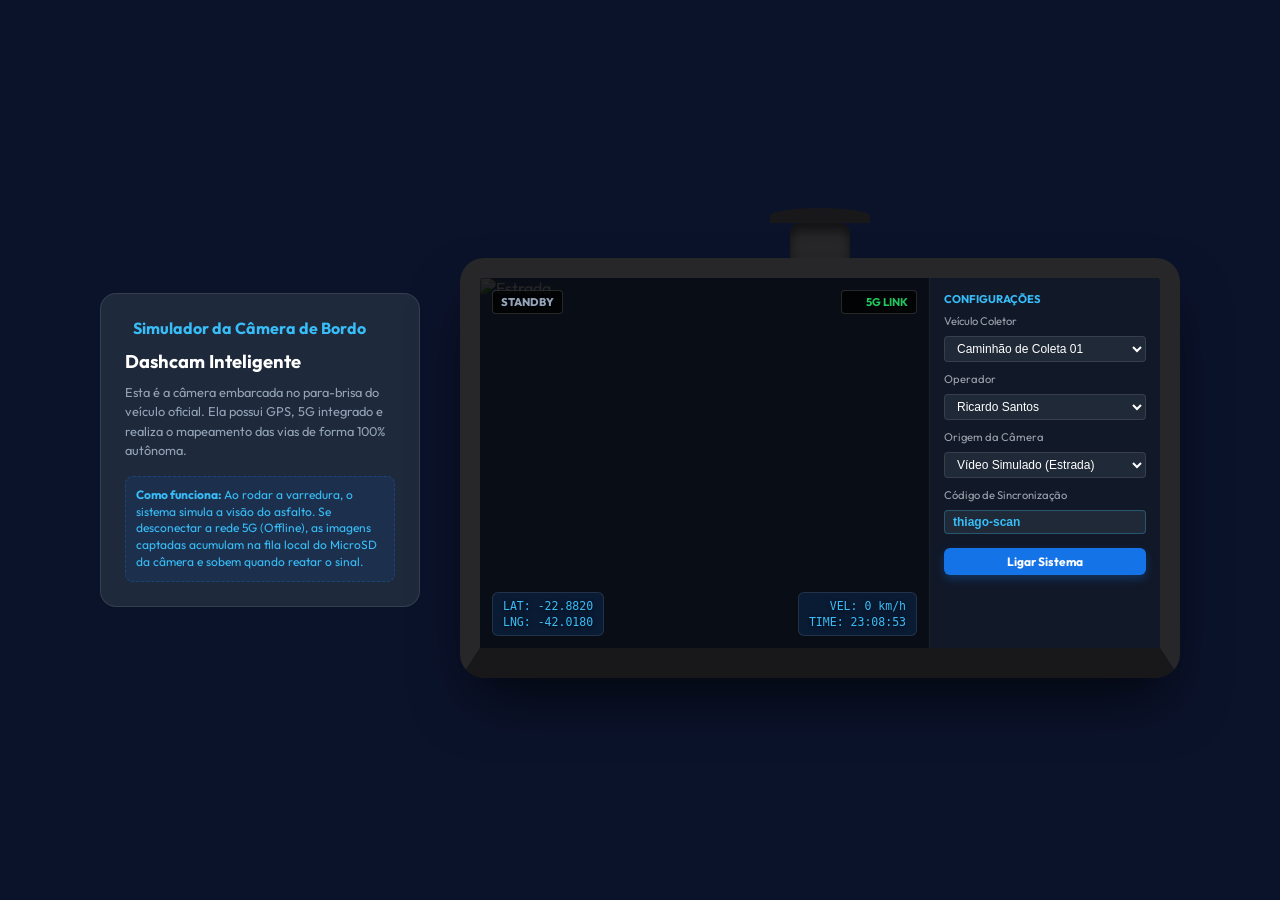
==== mobile.html @ aa93baf2 "Add files via upload" ====
<!DOCTYPE html>
<html lang="pt-BR">
<head>
  <meta charset="UTF-8">
  <meta name="viewport" content="width=device-width, initial-scale=1.0">
  <title>CidadeScan AI - Câmera de Bordo Inteligente (Dashcam)</title>
  
  <!-- CSS Global -->
  <link rel="stylesheet" href="app.css">
  
  <!-- Fontes Google Outfit / Inter -->
  <link rel="preconnect" href="https://fonts.googleapis.com">
  <link rel="preconnect" href="https://fonts.gstatic.com" crossorigin>
  
  <!-- Lucide Icons -->
  <script src="https://unpkg.com/lucide@latest"></script>

  <style>
    body {
      background-color: #0B132B;
      color: #F8FAFC;
      display: flex;
      justify-content: center;
      align-items: center;
      min-height: 100vh;
      margin: 0;
      padding: 20px;
      font-family: 'Outfit', sans-serif;
    }
    
    .simulation-helper-panel {
      max-width: 320px;
      margin-right: 40px;
      background-color: #1E293B;
      padding: 24px;
      border-radius: 16px;
      border: 1px solid rgba(255,255,255,0.1);
    }
    
    /* Moldura da Câmera de Bordo (Dashcam Widescreen) */
    .dashcam-device-container {
      display: flex;
      flex-direction: column;
      align-items: center;
      position: relative;
    }

    /* Suporte de ventosa da câmera */
    .dashcam-mount {
      width: 60px;
      height: 40px;
      background-color: #27272a;
      border-radius: 10px 10px 0 0;
      position: relative;
      margin-bottom: -5px;
      box-shadow: inset 0 8px 10px rgba(0,0,0,0.5);
    }
    
    .dashcam-mount::after {
      content: '';
      position: absolute;
      top: -15px;
      left: 50%;
      transform: translateX(-50%);
      width: 100px;
      height: 15px;
      background-color: #18181b;
      border-radius: 50% 50% 0 0;
    }

    .dashcam-frame {
      width: 720px;
      height: 420px;
      border: 20px solid #27272a;
      border-bottom: 30px solid #18181b; /* Espaço para LEDs e botões físicos */
      border-radius: 24px;
      background-color: #09090b;
      box-shadow: 0 30px 60px -15px rgba(0, 0, 0, 0.7);
      position: relative;
      overflow: hidden;
      display: flex;
      flex-direction: column;
    }

    /* LEDs Indicadores de Hardware */
    .dashcam-leds {
      position: absolute;
      bottom: -22px;
      left: 30px;
      display: flex;
      gap: 16px;
      z-index: 100;
    }

    .led-item {
      display: flex;
      align-items: center;
      gap: 6px;
      font-size: 0.65rem;
      font-weight: 700;
      color: #a1a1aa;
    }

    .led-dot {
      width: 8px;
      height: 8px;
      border-radius: 50%;
      background-color: #3f3f46;
    }

    .led-dot.active-green {
      background-color: #22c55e;
      box-shadow: 0 0 8px #22c55e;
    }

    .led-dot.active-blue {
      background-color: #38bdf8;
      box-shadow: 0 0 8px #38bdf8;
    }

    .led-dot.active-red-flash {
      background-color: #ef4444;
      animation: flashLed 1s infinite alternate;
    }

    @keyframes flashLed {
      from { opacity: 0.2; box-shadow: 0 0 0px #ef4444; }
      to { opacity: 1; box-shadow: 0 0 8px #ef4444; }
    }

    /* Marca gravada na carcaça */
    .dashcam-brand {
      position: absolute;
      bottom: -25px;
      right: 30px;
      font-size: 0.75rem;
      font-weight: 800;
      color: #52525b;
      letter-spacing: 1px;
    }

    /* Layout da tela interna */
    .dashcam-screen {
      flex: 1;
      display: flex;
      overflow: hidden;
      background-color: #090d16;
    }

    /* Viewfinder da Câmera (Esquerda) */
    .dashcam-viewfinder {
      flex: 1;
      height: 100%;
      position: relative;
      overflow: hidden;
      border-right: 1px solid rgba(255,255,255,0.08);
    }

    .dashcam-viewfinder img {
      width: 100%;
      height: 100%;
      object-fit: cover;
      transition: filter 0.3s;
    }

    /* Barra de Controle Lateral (Direita) */
    .dashcam-control-sidebar {
      width: 230px;
      background-color: #111827;
      display: flex;
      flex-direction: column;
      padding: 14px;
      box-sizing: border-box;
      gap: 12px;
    }

    /* Overlay do Viewfinder */
    .viewfinder-hud {
      position: absolute;
      top: 0;
      left: 0;
      width: 100%;
      height: 100%;
      pointer-events: none;
      z-index: 10;
      display: flex;
      flex-direction: column;
      justify-content: space-between;
      padding: 12px;
      box-sizing: border-box;
    }

    .hud-top-row {
      display: flex;
      justify-content: space-between;
      align-items: center;
      width: 100%;
    }

    .hud-rec-badge {
      background-color: rgba(0, 0, 0, 0.75);
      border: 1px solid rgba(255,255,255,0.15);
      padding: 4px 8px;
      border-radius: 4px;
      font-size: 0.7rem;
      font-weight: 800;
      display: flex;
      align-items: center;
      gap: 6px;
      color: #94a3b8;
    }

    .hud-rec-badge.recording {
      color: #ef4444;
    }

    .hud-rec-badge.recording .rec-dot {
      width: 8px;
      height: 8px;
      background-color: #ef4444;
      border-radius: 50%;
      animation: flashLed 1s infinite alternate;
    }

    .hud-bottom-row {
      display: flex;
      justify-content: space-between;
      align-items: flex-end;
      width: 100%;
      font-family: monospace;
      font-size: 0.72rem;
      color: #38bdf8;
      text-shadow: 0 1px 4px rgba(0,0,0,0.8);
    }

    .hud-telemetry-box {
      background-color: rgba(11, 31, 58, 0.85);
      padding: 6px 10px;
      border-radius: 6px;
      border: 1px solid rgba(255,255,255,0.1);
      display: flex;
      flex-direction: column;
      gap: 2px;
    }

    .dashcam-action-btn {
      width: 100%;
      padding: 10px;
      border-radius: 6px;
      border: none;
      font-family: 'Outfit', sans-serif;
      font-weight: 700;
      font-size: 0.82rem;
      cursor: pointer;
      display: flex;
      align-items: center;
      justify-content: center;
      gap: 8px;
      transition: all 0.2s;
    }

    .btn-dashcam-primary {
      background-color: #1473e6;
      color: white;
      box-shadow: 0 4px 10px rgba(20, 115, 230, 0.3);
    }

    .btn-dashcam-primary.recording {
      background-color: #ef4444;
      box-shadow: 0 4px 10px rgba(239, 68, 68, 0.3);
      animation: pulseBtn 1.5s infinite;
    }

    @keyframes pulseBtn {
      0% { transform: scale(1); }
      50% { transform: scale(1.02); }
      100% { transform: scale(1); }
    }

    .btn-dashcam-secondary {
      background-color: #1f2937;
      color: #e5e7eb;
      border: 1px solid rgba(255,255,255,0.08);
    }

    .btn-dashcam-secondary:hover {
      background-color: #374151;
    }

    .btn-dashcam-secondary:disabled {
      opacity: 0.4;
      cursor: not-allowed;
    }

    @media (max-width: 1100px) {
      body {
        flex-direction: column;
        padding-top: 40px;
      }
      .simulation-helper-panel {
        margin-right: 0;
        margin-bottom: 20px;
        max-width: 100%;
        width: 100%;
      }
    }
    @keyframes spin {
      to { transform: rotate(360deg); }
    }
  </style>
</head>
<body>

  <!-- Painel Auxiliar de Simulação à Esquerda -->
  <div class="simulation-helper-panel">
    <div style="display:flex; align-items:center; gap:8px; color:#38BDF8; font-weight:700; margin-bottom:12px;">
      <i data-lucide="video"></i>
      <span>Simulador da Câmera de Bordo</span>
    </div>
    <h3 style="font-size:1.15rem; font-weight:700; margin-bottom:10px; color:white;">Dashcam Inteligente</h3>
    <p style="font-size:0.8rem; color:#94A3B8; line-height:1.5; margin-bottom:16px;">
      Esta é a câmera embarcada no para-brisa do veículo oficial. Ela possui GPS, 5G integrado e realiza o mapeamento das vias de forma 100% autônoma.
    </p>
    <div style="font-size:0.75rem; background-color:rgba(20,115,230,0.1); border:1px dashed rgba(20,115,230,0.3); padding:10px; border-radius:8px; color:#38BDF8; line-height:1.4;">
      <strong>Como funciona:</strong> Ao rodar a varredura, o sistema simula a visão do asfalto. Se desconectar a rede 5G (Offline), as imagens captadas acumulam na fila local do MicroSD da câmera e sobem quando reatar o sinal.
    </div>
  </div>

  <!-- Dispositivo Dashcam -->
  <div class="dashcam-device-container">
    <!-- Suporte de ventosa -->
    <div class="dashcam-mount"></div>

    <div class="dashcam-frame">
      
      <!-- LEDs Indicadores Físicos -->
      <div class="dashcam-leds">
        <div class="led-item">
          <div class="led-dot active-green" id="led-pwr"></div> PWR
        </div>
        <div class="led-item">
          <div class="led-dot active-blue" id="led-gps"></div> GPS
        </div>
        <div class="led-item">
          <div class="led-dot" id="led-rec"></div> REC
        </div>
      </div>

      <!-- Logomarca -->
      <div class="dashcam-brand">CidadeScan v1.4</div>

      <!-- Tela Interna da Câmera -->
      <div class="dashcam-screen">
        
        <!-- Viewfinder (Imagem da Via) -->
        <div class="dashcam-viewfinder" id="dashcam-viewport" style="position:relative;">
          <img id="cam-preview-img" src="https://images.unsplash.com/photo-1544984243-ec57ea16fe25?w=600&auto=format&fit=crop&q=60" alt="Estrada" style="filter: brightness(0.15); width: 100%; height: 100%; object-fit: cover; display: block;">
          <video id="webcam-stream" autoplay playsinline style="display: none; width: 100%; height: 100%; object-fit: cover; filter: brightness(0.85); transform: scaleX(-1);"></video>
          <!-- Container para Bounding Boxes da Webcam Real -->
          <div id="webcam-bbox-container" style="position: absolute; top:0; left:0; width:100%; height:100%; pointer-events:none; z-index:5;"></div>
          <!-- Overlay de Carregamento da IA -->
          <div id="tf-loading-overlay" style="position: absolute; top:0; left:0; width:100%; height:100%; background: rgba(15,23,42,0.85); display:none; align-items:center; justify-content:center; flex-direction:column; gap:10px; z-index:15;">
            <div style="width:28px; height:28px; border:3px solid #38bdf8; border-top-color:transparent; border-radius:50%; animation: spin 1s linear infinite;"></div>
            <span style="font-size:0.75rem; color:#e2e8f0; font-weight:600;" id="tf-loading-text">Carregando Rede Neural COCO-SSD...</span>
          </div>

          <!-- HUD do Viewfinder -->
          <div class="viewfinder-hud">
            <div class="hud-top-row">
              <div class="hud-rec-badge" id="hud-rec-state">
                <div class="rec-dot" style="display:none;"></div>
                <span id="hud-rec-text">STANDBY</span>
              </div>
              <div style="display:flex; gap:8px; align-items:center; background-color:rgba(0,0,0,0.75); border:1px solid rgba(255,255,255,0.15); padding:4px 8px; border-radius:4px; font-size:0.7rem; font-weight:700;">
                <span id="hud-wifi-icon" style="color:#22C55E; display:flex; align-items:center; gap:4px;">
                  <i data-lucide="wifi" style="width:12px;height:12px;"></i> 5G LINK
                </span>
              </div>
            </div>

            <!-- Caixa de Bounding Box de Detecção de IA na Dashcam -->
            <div class="ai-bounding-box-sim" id="cam-detection-overlay" style="display:none; width:110px; height:80px; top:40%; left:35%;">
              <span class="ai-bounding-box-label" style="font-size:0.6rem; top:-20px;">BURACO (95%)</span>
            </div>

            <div class="hud-bottom-row">
              <div class="hud-telemetry-box">
                <span id="hud-lat">LAT: -22.8820</span>
                <span id="hud-lng">LNG: -42.0180</span>
              </div>
              <div class="hud-telemetry-box" style="text-align:right;">
                <span id="hud-speed">VEL: 0 km/h</span>
                <span id="hud-time">TIME: 00:00:00</span>
              </div>
            </div>
          </div>
        </div>

        <!-- Barra de Controle Lateral (Painel de Monitoramento) -->
        <div class="dashcam-control-sidebar">
          
          <!-- Seletor do Veículo e Motorista -->
          <div id="setup-panel" style="display:flex; flex-direction:column; gap:8px;">
            <div style="font-size:0.7rem; font-weight:700; color:#38bdf8; text-transform:uppercase;">Configurações</div>
            
            <div style="font-size:0.7rem; color:#9ca3af;">Veículo Coletor</div>
            <select id="cam-select-vehicle" style="background:#1f2937; color:white; border:1px solid rgba(255,255,255,0.1); border-radius:4px; padding:4px 8px; font-size:0.75rem; width:100%; outline:none;">
              <option value="1">Caminhão de Coleta 01</option>
              <option value="2">Caminhão de Coleta 02</option>
              <option value="3">Viatura Fiscalização 05</option>
            </select>

            <div style="font-size:0.7rem; color:#9ca3af; margin-top:2px;">Operador</div>
            <select id="cam-select-operator" style="background:#1f2937; color:white; border:1px solid rgba(255,255,255,0.1); border-radius:4px; padding:4px 8px; font-size:0.75rem; width:100%; outline:none;">
              <option value="Ricardo Santos">Ricardo Santos</option>
              <option value="Amanda Costa">Amanda Costa</option>
            </select>

            <div style="font-size:0.7rem; color:#9ca3af; margin-top:2px;">Origem da Câmera</div>
            <select id="cam-select-source" style="background:#1f2937; color:white; border:1px solid rgba(255,255,255,0.1); border-radius:4px; padding:4px 8px; font-size:0.75rem; width:100%; outline:none;">
              <option value="simulation">Vídeo Simulado (Estrada)</option>
              <option value="webcam">Webcam Real (Notebook)</option>
            </select>

            <div style="font-size:0.7rem; color:#9ca3af; margin-top:2px;">Código de Sincronização</div>
            <input type="text" id="cam-sync-code" value="thiago-scan" style="background:#1f2937; color:#38bdf8; border:1px solid rgba(56, 189, 248, 0.3); border-radius:4px; padding:4px 8px; font-size:0.75rem; width:100%; outline:none; font-weight:700; text-transform:lowercase;" placeholder="ex: thiago-scan">

            <button class="dashcam-action-btn btn-dashcam-primary" id="btn-cam-mount" style="padding:6px; font-size:0.75rem; margin-top:6px;">
              Ligar Sistema
            </button>
          </div>

          <!-- Painel Ativo de Status (Oculto inicialmente) -->
          <div id="status-panel" style="display:none; flex-direction:column; gap:8px; flex:1;">
            
            <div style="background-color:rgba(255,255,255,0.03); padding:8px; border-radius:6px; font-size:0.75rem; border:1px solid rgba(255,255,255,0.05);">
              <div><strong>Veículo:</strong> <span id="active-vehicle-label" style="color:#38bdf8;">CAM-01</span></div>
              <div style="margin-top:2px;"><strong>Operador:</strong> <span id="active-operator-label">Ricardo</span></div>
            </div>

            <!-- Botão Principal de Gravação -->
            <button class="dashcam-action-btn btn-dashcam-primary" id="btn-cam-record">
              <i data-lucide="video"></i> INICIAR VARREDURA
            </button>

            <div style="display:grid; grid-template-columns:1fr 1fr; gap:6px;">
              <button class="dashcam-action-btn btn-dashcam-secondary" id="btn-cam-photo" disabled style="padding:6px; font-size:0.7rem;">
                <i data-lucide="camera" style="width:12px;"></i> Foto Manual
              </button>
              <button class="dashcam-action-btn btn-dashcam-secondary" id="btn-cam-conn" style="padding:6px; font-size:0.7rem; color:#22c55e;">
                <i data-lucide="wifi" style="width:12px;"></i> 5G ON
              </button>
            </div>

            <!-- Fila de Upload Local -->
            <div style="flex:1; display:flex; flex-direction:column; overflow:hidden; border:1px solid rgba(255,255,255,0.05); background:rgba(0,0,0,0.15); border-radius:6px; padding:6px; margin-top:4px;">
              <div style="font-size:0.65rem; font-weight:700; color:#9ca3af; display:flex; justify-content:space-between; margin-bottom:4px; padding-bottom:2px; border-bottom:1px solid rgba(255,255,255,0.08);">
                <span>Fila SD Card</span>
                <span id="cam-sync-status" style="color:#22c55e;">Sync ok</span>
              </div>
              <ul id="cam-sync-list" style="list-style:none; padding:0; margin:0; overflow-y:auto; flex:1; font-size:0.62rem; color:#9ca3af; display:flex; flex-direction:column; gap:4px;">
                <li style="font-style:italic;">Nenhum arquivo pendente.</li>
              </ul>
            </div>

            <button class="btn btn-danger" id="btn-cam-unmount" style="padding:4px; font-size:0.72rem; margin-top:auto;">
              Desligar Aparelho
            </button>

          </div>

        </div>

      </div>

    </div>
  </div>

  <script src="mockData.js"></script>
  <!-- TensorFlow.js e COCO-SSD para Inteligência Artificial de Visão Computacional Real -->
  <script src="https://cdn.jsdelivr.net/npm/@tensorflow/tfjs@4.17.0/dist/tf.min.js"></script>
  <script src="https://cdn.jsdelivr.net/npm/@tensorflow-models/coco-ssd@2.2.3/dist/coco-ssd.min.js"></script>
  <script>
    document.addEventListener('DOMContentLoaded', () => {
      // --- ESTADO LOCAL CAMERA ---
      const camState = {
        isSystemOn: false,
        driver: 'Ricardo Santos',
        vehicleId: 1,
        vehicleName: 'Caminhão de Coleta 01',
        isOnline: true,
        isScanning: false,
        duration: 0,
        distance: 0,
        filesCount: 0,
        intervalId: null,
        offlineQueue: []
      };

      // Atualiza o relógio do HUD com segundos
      setInterval(() => {
        const d = new Date();
        const timeStr = `TIME: ${String(d.getHours()).padStart(2, '0')}:${String(d.getMinutes()).padStart(2, '0')}:${String(d.getSeconds()).padStart(2, '0')}`;
        document.getElementById('hud-time').innerText = timeStr;
      }, 1000);

      let localWebcamStream = null;
      let cocoModel = null;
      let cocoRequestFrameId = null;

      // Botão Ligar Sistema
      const btnMount = document.getElementById('btn-cam-mount');
      btnMount.addEventListener('click', () => {
        camState.isSystemOn = true;
        camState.driver = document.getElementById('cam-select-operator').value;
        const selectVeh = document.getElementById('cam-select-vehicle');
        camState.vehicleId = parseInt(selectVeh.value);
        camState.vehicleName = selectVeh.options[selectVeh.selectedIndex].text;

        document.getElementById('active-vehicle-label').innerText = camState.vehicleId === 1 ? 'CAM-01' : (camState.vehicleId === 2 ? 'CAM-02' : 'FIS-05');
        document.getElementById('active-operator-label').innerText = camState.driver.split(' ')[0];

        document.getElementById('setup-panel').style.display = 'none';
        document.getElementById('status-panel').style.display = 'flex';
        
        const camSource = document.getElementById('cam-select-source').value;
        const previewImg = document.getElementById('cam-preview-img');
        const videoEl = document.getElementById('webcam-stream');

        if (camSource === 'webcam') {
          const loadingOverlay = document.getElementById('tf-loading-overlay');
          loadingOverlay.style.display = 'flex';
          
          const loadModelAndStart = () => {
            navigator.mediaDevices.getUserMedia({ video: { facingMode: "environment", width: 1280, height: 720 } })
              .then(stream => {
                localWebcamStream = stream;
                videoEl.srcObject = stream;
                videoEl.style.display = 'block';
                previewImg.style.display = 'none';
                loadingOverlay.style.display = 'none';
                
                showToast('Webcam ligada e Rede Neural carregada!', 'success');
                if (window.lucide) window.lucide.createIcons();
                
                // Inicializa o streaming de vídeo via WebRTC para a central
                setTimeout(initWebRTCPeer, 1500);
              })
              .catch(err => {
                console.error(err);
                loadingOverlay.style.display = 'none';
                showToast('Sem acesso à webcam. Usando simulação por imagem.', 'warning');
                videoEl.style.display = 'none';
                previewImg.style.display = 'block';
                previewImg.style.filter = 'brightness(1)';
              });
          };

          if (!cocoModel) {
            cocoSsd.load()
              .then(model => {
                cocoModel = model;
                loadModelAndStart();
              })
              .catch(err => {
                console.error(err);
                loadingOverlay.style.display = 'none';
                showToast('Erro ao carregar o TensorFlow COCO-SSD.', 'danger');
                videoEl.style.display = 'none';
                previewImg.style.display = 'block';
                previewImg.style.filter = 'brightness(1)';
              });
          } else {
            loadModelAndStart();
          }
        } else {
          videoEl.style.display = 'none';
          previewImg.style.display = 'block';
          previewImg.style.filter = 'brightness(1)';
          showToast('CidadeScan OS: Carregando rede neural local...', 'success');
        }
      });

      // Botão Desligar Aparelho
      document.getElementById('btn-cam-unmount').addEventListener('click', () => {
        stopScanning();
        camState.isSystemOn = false;
        
        if (localWebcamStream) {
          localWebcamStream.getTracks().forEach(track => track.stop());
          localWebcamStream = null;
        }

        const previewImg = document.getElementById('cam-preview-img');
        const videoEl = document.getElementById('webcam-stream');
        videoEl.style.display = 'none';
        previewImg.style.display = 'block';
        previewImg.style.filter = 'brightness(0.15)';
        
        // Limpa bboxes
        document.getElementById('webcam-bbox-container').innerHTML = '';

        document.getElementById('setup-panel').style.display = 'flex';
        document.getElementById('status-panel').style.display = 'none';
      });

      // Controle de Gravação / Varredura
      const recordBtn = document.getElementById('btn-cam-record');
      recordBtn.addEventListener('click', () => {
        if (!camState.isScanning) {
          startScanning();
        } else {
          stopScanning();
        }
      });

      // Simulação de Conectividade 5G
      const connBtn = document.getElementById('btn-cam-conn');
      connBtn.addEventListener('click', () => {
        camState.isOnline = !camState.isOnline;
        const wifiIcon = document.getElementById('hud-wifi-icon');
        const syncStatus = document.getElementById('cam-sync-status');
        const ledGps = document.getElementById('led-gps');

        if (camState.isOnline) {
          connBtn.innerHTML = '<i data-lucide="wifi" style="width:12px;"></i> 5G ON';
          connBtn.style.color = '#22c55e';
          wifiIcon.innerHTML = '<i data-lucide="wifi" style="width:12px;height:12px;"></i> 5G LINK';
          wifiIcon.style.color = '#22C55E';
          ledGps.className = 'led-dot active-blue';
          
          processOfflineQueue();
        } else {
          connBtn.innerHTML = '<i data-lucide="wifi-off" style="width:12px;"></i> 5G OFF';
          connBtn.style.color = '#ef4444';
          wifiIcon.innerHTML = '<i data-lucide="wifi-off" style="width:12px;height:12px;"></i> OFFLINE';
          wifiIcon.style.color = '#EF4444';
          ledGps.className = 'led-dot'; // apaga led de sinal
          
          syncStatus.innerText = 'Pendente';
          syncStatus.style.color = '#f59e0b';
        }
        
        if (window.lucide) window.lucide.createIcons();
      });

      // Foto Manual
      document.getElementById('btn-cam-photo').addEventListener('click', () => {
        if (!camState.isScanning) return;
        
        camState.filesCount++;
        playBeep();

        const detection = {
          category: 'Pavimentação',
          subcategory: 'Buraco na via',
          severity: 'Alta',
          img: 'https://images.unsplash.com/photo-1515162305285-0293e4767cc2?w=600&auto=format&fit=crop&q=60',
          lat: -22.9660 + (Math.random() - 0.5) * 0.015,
          lng: -42.0230 + (Math.random() - 0.5) * 0.015
        };

        if (camState.isOnline) {
          sendOccurrenceToCentralDB(detection, 'Foto Manual Dashcam');
          showSyncList();
        } else {
          camState.offlineQueue.push(detection);
          showSyncList();
        }
      });

      function startScanning() {
        camState.isScanning = true;
        recordBtn.classList.add('recording');
        recordBtn.innerHTML = '<i data-lucide="square"></i> PARAR VARREDURA';
        
        document.getElementById('hud-rec-state').classList.add('recording');
        document.getElementById('hud-rec-state').querySelector('.rec-dot').style.display = 'block';
        document.getElementById('hud-rec-text').innerText = 'REC [AI ACTIVE]';
        document.getElementById('led-rec').className = 'led-dot active-red-flash';

        // Libera botão de foto manual
        document.getElementById('btn-cam-photo').disabled = false;

        const camSource = document.getElementById('cam-select-source').value;
        
        if (camSource === 'webcam' && cocoModel) {
          cocoRequestFrameId = requestAnimationFrame(runCocoDetection);
        }

        camState.intervalId = setInterval(() => {
          camState.duration++;
          camState.distance += parseFloat((0.009 + Math.random() * 0.005).toFixed(3));
          
          // Telemetria no HUD
          const nextLat = -22.9660 + (Math.random() - 0.5) * 0.006;
          const nextLng = -42.0230 + (Math.random() - 0.5) * 0.006;
          document.getElementById('hud-lat').innerText = `LAT: ${nextLat.toFixed(5)}`;
          document.getElementById('hud-lng').innerText = `LNG: ${nextLng.toFixed(5)}`;
          
          if (camSource === 'webcam') {
            document.getElementById('hud-speed').innerText = `VEL: ${Math.floor(20 + Math.random() * 10)} km/h`;
          } else {
            document.getElementById('hud-speed').innerText = `VEL: ${Math.floor(25 + Math.random() * 15)} km/h`;
            // Varredura de IA automática (apenas no modo simulado)
            if (camState.duration % 15 === 0) {
              triggerDashcamAIDetection();
            }
          }
        }, 1000);
        
        if (window.lucide) window.lucide.createIcons();
      }

      function stopScanning() {
        camState.isScanning = false;
        recordBtn.classList.remove('recording');
        recordBtn.innerHTML = '<i data-lucide="video"></i> INICIAR VARREDURA';
        
        document.getElementById('hud-rec-state').classList.remove('recording');
        document.getElementById('hud-rec-state').querySelector('.rec-dot').style.display = 'none';
        document.getElementById('hud-rec-text').innerText = 'STANDBY';
        document.getElementById('led-rec').className = 'led-dot';
        document.getElementById('hud-speed').innerText = 'VEL: 0 km/h';

        document.getElementById('btn-cam-photo').disabled = true;

        if (cocoRequestFrameId) {
          cancelAnimationFrame(cocoRequestFrameId);
          cocoRequestFrameId = null;
        }

        // Limpa bboxes
        const container = document.getElementById('webcam-bbox-container');
        if (container) container.innerHTML = '';

        if (camState.intervalId) {
          clearInterval(camState.intervalId);
          camState.intervalId = null;
        }
        
        if (window.lucide) window.lucide.createIcons();
      }

      // --- INTELIGÊNCIA ARTIFICIAL E PROCESSADOR HEURÍSTICO EM TEMPO REAL ---
      function runCocoDetection() {
        if (!camState.isScanning || !localWebcamStream) {
          const container = document.getElementById('webcam-bbox-container');
          if (container) container.innerHTML = '';
          return;
        }

        const videoEl = document.getElementById('webcam-stream');
        if (videoEl && videoEl.readyState === 4) {
          // 1. Detecção via Rede Neural (Veículos, Sinalização, Pessoas)
          cocoModel.detect(videoEl)
            .then(predictions => {
              renderCocoPredictions(predictions);
              processTrafficAIObjects(predictions);
              
              // 2. Análise Heurística Pixel-a-Pixel (Buracos de Asfalto, Lixo e Mato Alto)
              runHeuristicDetection(videoEl);

              if (camState.isScanning) {
                cocoRequestFrameId = requestAnimationFrame(runCocoDetection);
              }
            })
            .catch(err => {
              console.error(err);
              // Fallback executando apenas detecção heurística se a rede neural engasgar
              runHeuristicDetection(videoEl);
              if (camState.isScanning) {
                cocoRequestFrameId = requestAnimationFrame(runCocoDetection);
              }
            });
        } else {
          if (camState.isScanning) {
            cocoRequestFrameId = requestAnimationFrame(runCocoDetection);
          }
        }
      }

      function renderCocoPredictions(predictions) {
        const container = document.getElementById('webcam-bbox-container');
        if (!container) return;
        
        // Remove bboxes antigas de rede neural
        container.querySelectorAll('.coco-bbox').forEach(el => el.remove());

        const videoEl = document.getElementById('webcam-stream');
        if (!videoEl || videoEl.videoWidth === 0) return;

        const scaleX = container.offsetWidth / videoEl.videoWidth;
        const scaleY = container.offsetHeight / videoEl.videoHeight;

        predictions.forEach(pred => {
          const classesInteresse = ['car', 'truck', 'bus', 'motorcycle', 'bicycle', 'person', 'stop sign', 'traffic light', 'dog', 'cat'];
          if (!classesInteresse.includes(pred.class)) return;

          const [x, y, w, h] = pred.bbox;
          const box = document.createElement('div');
          box.className = 'coco-bbox';
          box.style.position = 'absolute';
          
          const boxLeft = container.offsetWidth - (x + w) * scaleX;
          
          box.style.left = `${boxLeft}px`;
          box.style.top = `${y * scaleY}px`;
          box.style.width = `${w * scaleX}px`;
          box.style.height = `${h * scaleY}px`;
          
          let color = '#38bdf8'; // Azul (Veículos)
          if (pred.class === 'person') color = '#c084fc'; // Roxo (Pedestre)
          else if (pred.class === 'stop sign' || pred.class === 'traffic light') color = '#34d399'; // Verde (Sinalização)
          else if (pred.class === 'dog' || pred.class === 'cat') color = '#fb7185'; // Vermelho/Rosa (Animal)

          box.style.border = `2px solid ${color}`;
          box.style.borderRadius = '4px';
          box.style.boxShadow = `0 0 6px ${color}80`;
          box.style.pointerEvents = 'none';

          const label = document.createElement('span');
          label.innerText = `${translateClass(pred.class)} (${Math.round(pred.score * 100)}%)`;
          label.style.position = 'absolute';
          label.style.top = '-16px';
          label.style.left = '-2px';
          label.style.backgroundColor = color;
          label.style.color = '#000000';
          label.style.fontSize = '0.55rem';
          label.style.fontWeight = 'bold';
          label.style.padding = '1px 4px';
          label.style.borderRadius = '3px 3px 0 0';
          label.style.whiteSpace = 'nowrap';

          box.appendChild(label);
          container.appendChild(box);
        });
      }

      function translateClass(name) {
        const trans = {
          'car': 'VEÍCULO',
          'truck': 'CAMINHÃO',
          'bus': 'ÔNIBUS',
          'motorcycle': 'MOTOCICLETA',
          'bicycle': 'BICICLETA',
          'person': 'PEDESTRE',
          'stop sign': 'PARE (PLACA)',
          'traffic light': 'SEMÁFORO',
          'dog': 'ANIMAL',
          'cat': 'ANIMAL'
        };
        return trans[name] || name.toUpperCase();
      }

      let lastInfrastructureDetectionTime = 0;
      function processTrafficAIObjects(predictions) {
        const now = Date.now();
        if (now - lastInfrastructureDetectionTime < 8000) return;

        const infra = predictions.find(p => (p.class === 'stop sign' || p.class === 'traffic light') && p.score > 0.75);
        if (infra) {
          lastInfrastructureDetectionTime = now;
          playBeep();
          
          camState.filesCount++;

          const latVal = parseFloat(document.getElementById('hud-lat').innerText.split(' ')[1]) || -22.9660;
          const lngVal = parseFloat(document.getElementById('hud-lng').innerText.split(' ')[1]) || -42.0230;

          const sub = infra.class === 'stop sign' ? 'Placa de Pare' : 'Semáforo';
          const detection = {
            category: 'Sinalização',
            subcategory: `${sub} Identificado`,
            severity: 'Baixa',
            img: 'https://images.unsplash.com/photo-1508962914676-134849a727f0?w=600&auto=format&fit=crop&q=60',
            lat: latVal,
            lng: lngVal
          };

          if (camState.isOnline) {
            sendOccurrenceToCentralDB(detection, 'Webcam Real (Sinalização)');
            showSyncList();
          } else {
            camState.offlineQueue.push(detection);
            showSyncList();
          }
          showToast(`[AI REAL] Detectado: ${sub} na via!`, 'success');
        }
      }

      // --- ENGINE DE VISÃO POR HEURÍSTICA DE IMAGEM ---
      function runHeuristicDetection(videoEl) {
        const width = 160;
        const height = 120;
        if (!window.heuristicCanvas) {
          window.heuristicCanvas = document.createElement('canvas');
          window.heuristicCanvas.width = width;
          window.heuristicCanvas.height = height;
          window.heuristicCtx = window.heuristicCanvas.getContext('2d');
        }
        const ctx = window.heuristicCtx;
        ctx.drawImage(videoEl, 0, 0, width, height);

        const imgData = ctx.getImageData(0, 0, width, height);
        const data = imgData.data;

        const gridCols = 16;
        const gridRows = 12;
        const cellWidth = 10;
        const cellHeight = 10;

        const counts = Array.from({ length: gridRows }, () => Array.from({ length: gridCols }, () => ({
          pothole: 0,
          trash: 0,
          vegetation: 0
        })));

        // Escaneia a metade inferior (y de 60 a 115) - plano de pista
        for (let y = 60; y < 115; y++) {
          for (let x = 10; x < 150; x++) {
            const idx = (y * width + x) * 4;
            const r = data[idx];
            const g = data[idx + 1];
            const b = data[idx + 2];

            const brightness = (r + g + b) / 3;
            const colorfulness = Math.max(r, g, b) - Math.min(r, g, b);

            const col = Math.floor(x / cellWidth);
            const row = Math.floor(y / cellHeight);

            // A. Buraco / Depressão do Asfalto (Muito escuro/sombras de alta densidade no leito carroçável)
            if (brightness < 46 && colorfulness < 18) {
              counts[row][col].pothole++;
            }
            // B. Lixo Acumulado (Altamente saturado/artificial, ex. sacolas, latas coloridas na calçada)
            else if (colorfulness > 50 && !(g > r + 10 && g > b + 10)) {
              counts[row][col].trash++;
            }
            // C. Mato Alto / Vegetação (Clusters com forte dominância verde)
            else if (g > r + 14 && g > b + 10 && brightness > 30) {
              counts[row][col].vegetation++;
            }
          }
        }

        const activeCells = [];
        for (let r = 6; r < 11; r++) {
          for (let c = 1; c < 15; c++) {
            const cell = counts[r][c];
            if (cell.pothole > 25) {
              activeCells.push({ r, c, type: 'pothole' });
            } else if (cell.trash > 18) {
              activeCells.push({ r, c, type: 'trash' });
            } else if (cell.vegetation > 28) {
              activeCells.push({ r, c, type: 'vegetation' });
            }
          }
        }

        const visited = Array.from({ length: gridRows }, () => Array(gridCols).fill(false));
        const groups = [];

        activeCells.forEach(cell => {
          if (visited[cell.r][cell.c]) return;

          const queue = [cell];
          const group = [cell];
          visited[cell.r][cell.c] = true;

          while (queue.length > 0) {
            const curr = queue.shift();
            const dirs = [
              { dr: -1, dc: 0 }, { dr: 1, dc: 0 },
              { dr: 0, dc: -1 }, { dr: 0, dc: 1 }
            ];
            dirs.forEach(d => {
              const nr = curr.r + d.dr;
              const nc = curr.c + d.dc;
              if (nr >= 0 && nr < gridRows && nc >= 0 && nc < gridCols) {
                if (!visited[nr][nc]) {
                  const activeMatch = activeCells.find(ac => ac.r === nr && ac.c === nc && ac.type === cell.type);
                  if (activeMatch) {
                    visited[nr][nc] = true;
                    queue.push(activeMatch);
                    group.push(activeMatch);
                  }
                }
              }
            });
          }

          if (group.length >= 2) {
            groups.push({ type: cell.type, cells: group });
          }
        });

        renderHeuristicBBoxes(groups, videoEl);
        processHeuristicDetections(groups);
      }

      function renderHeuristicBBoxes(groups, videoEl) {
        const container = document.getElementById('webcam-bbox-container');
        if (!container) return;
        
        container.querySelectorAll('.heuristic-bbox').forEach(el => el.remove());

        const width = 160;
        const height = 120;
        const scaleX = container.offsetWidth / width;
        const scaleY = container.offsetHeight / height;

        groups.forEach(group => {
          let minCol = 16, maxCol = 0, minRow = 12, maxRow = 0;
          group.cells.forEach(cell => {
            if (cell.c < minCol) minCol = cell.c;
            if (cell.c > maxCol) maxCol = cell.c;
            if (cell.r < minRow) minRow = cell.r;
            if (cell.r > maxRow) maxRow = cell.r;
          });

          const x = minCol * 10;
          const y = minRow * 10;
          const w = (maxCol - minCol + 1) * 10;
          const h = (maxRow - minRow + 1) * 10;

          const box = document.createElement('div');
          box.className = 'heuristic-bbox';
          box.style.position = 'absolute';
          
          const boxLeft = container.offsetWidth - (x + w) * scaleX;

          box.style.left = `${boxLeft}px`;
          box.style.top = `${y * scaleY}px`;
          box.style.width = `${w * scaleX}px`;
          box.style.height = `${h * scaleY}px`;

          let color = '#ef4444'; // Vermelho (Buraco)
          let labelText = 'BURACO DE PAVIMENTO';
          if (group.type === 'trash') {
            color = '#f59e0b'; // Amarelo (Lixo)
            labelText = 'RESÍDUO / LIXO URBANO';
          } else if (group.type === 'vegetation') {
            color = '#10b981'; // Verde (Mato)
            labelText = 'VEGETAÇÃO IRREGULAR';
          }

          box.style.border = `2px solid ${color}`;
          box.style.borderRadius = '4px';
          box.style.boxShadow = `0 0 8px ${color}90`;
          box.style.pointerEvents = 'none';

          const label = document.createElement('span');
          label.innerText = labelText;
          label.style.position = 'absolute';
          label.style.top = '-16px';
          label.style.left = '-2px';
          label.style.backgroundColor = color;
          label.style.color = '#ffffff';
          label.style.fontSize = '0.55rem';
          label.style.fontWeight = 'bold';
          label.style.padding = '1px 4px';
          label.style.borderRadius = '3px 3px 0 0';
          label.style.whiteSpace = 'nowrap';

          box.appendChild(label);
          container.appendChild(box);
        });
      }

      let lastHeuristicDetectionTime = {};
      function processHeuristicDetections(groups) {
        const now = Date.now();

        groups.forEach(group => {
          if (lastHeuristicDetectionTime[group.type] && (now - lastHeuristicDetectionTime[group.type] < 12000)) {
            return;
          }

          lastHeuristicDetectionTime[group.type] = now;
          playBeep();

          camState.filesCount++;

          const latVal = parseFloat(document.getElementById('hud-lat').innerText.split(' ')[1]) || -22.9660;
          const lngVal = parseFloat(document.getElementById('hud-lng').innerText.split(' ')[1]) || -42.0230;

          let category = '';
          let subcategory = '';
          let severity = '';
          let img = '';

          if (group.type === 'pothole') {
            category = 'Pavimentação';
            subcategory = 'Buraco na via';
            severity = 'Alta';
            img = 'https://images.unsplash.com/photo-1515162305285-0293e4767cc2?w=600&auto=format&fit=crop&q=60';
          } else if (group.type === 'trash') {
            category = 'Limpeza Urbana';
            subcategory = 'Lixo acumulado';
            severity = 'Média';
            img = 'https://images.unsplash.com/photo-1611284446314-60a58ac0deb9?w=600&auto=format&fit=crop&q=60';
          } else if (group.type === 'vegetation') {
            category = 'Vegetação';
            subcategory = 'Mato alto na via';
            severity = 'Baixa';
            img = 'https://images.unsplash.com/photo-1508962914676-134849a727f0?w=600&auto=format&fit=crop&q=60';
          }

          const detection = {
            category,
            subcategory,
            severity,
            img,
            lat: latVal,
            lng: lngVal
          };

          if (camState.isOnline) {
            sendOccurrenceToCentralDB(detection, 'Varredura Real Heurística');
            showSyncList();
          } else {
            camState.offlineQueue.push(detection);
            showSyncList();
          }

          showToast(`[AI VISÃO REAL] Detectado: ${subcategory} na via!`, 'danger');
        });
      }

      // Captura de Cliques no Viewport para Marcação Manual Auxiliar de Buracos
      document.getElementById('dashcam-viewport').addEventListener('click', (e) => {
        if (!camState.isScanning) return;
        
        const camSource = document.getElementById('cam-select-source').value;
        if (camSource !== 'webcam') return;

        const rect = e.currentTarget.getBoundingClientRect();
        const clickX = e.clientX - rect.left;
        const clickY = e.clientY - rect.top;

        const container = document.getElementById('webcam-bbox-container');
        const box = document.createElement('div');
        box.style.position = 'absolute';
        box.style.left = `${clickX - 40}px`;
        box.style.top = `${clickY - 30}px`;
        box.style.width = '80px';
        box.style.height = '60px';
        box.style.border = '2px dashed #ef4444';
        box.style.borderRadius = '4px';
        box.style.boxShadow = '0 0 10px rgba(239, 68, 68, 0.7)';

        const label = document.createElement('span');
        label.innerText = 'BURACO (95%)';
        label.style.position = 'absolute';
        label.style.top = '-16px';
        label.style.left = '-2px';
        label.style.backgroundColor = '#ef4444';
        label.style.color = 'white';
        label.style.fontSize = '0.55rem';
        label.style.fontWeight = 'bold';
        label.style.padding = '1px 4px';
        label.style.borderRadius = '3px 3px 0 0';

        box.appendChild(label);
        container.appendChild(box);

        setTimeout(() => box.remove(), 3000);

        camState.filesCount++;
        playBeep();

        const latVal = parseFloat(document.getElementById('hud-lat').innerText.split(' ')[1]) || -22.9660;
        const lngVal = parseFloat(document.getElementById('hud-lng').innerText.split(' ')[1]) || -42.0230;

        const detection = {
          category: 'Pavimentação',
          subcategory: 'Buraco na via',
          severity: 'Alta',
          img: 'https://images.unsplash.com/photo-1515162305285-0293e4767cc2?w=600&auto=format&fit=crop&q=60',
          lat: latVal,
          lng: lngVal
        };

        if (camState.isOnline) {
          sendOccurrenceToCentralDB(detection, 'Webcam Real (Mapeamento Manual)');
          showSyncList();
        } else {
          camState.offlineQueue.push(detection);
          showSyncList();
        }
        
        showToast('Buraco reportado via toque e enviado ao painel!', 'success');
      });

      function triggerDashcamAIDetection() {
        const overlay = document.getElementById('cam-detection-overlay');
        playBeep();

        // Altera imagem do visor temporariamente (Lixo Acumulado)
        document.getElementById('cam-preview-img').src = 'https://images.unsplash.com/photo-1611284446314-60a58ac0deb9?w=600&auto=format&fit=crop&q=60';
        overlay.style.display = 'block';

        camState.filesCount++;

        const latVal = parseFloat(document.getElementById('hud-lat').innerText.split(' ')[1]);
        const lngVal = parseFloat(document.getElementById('hud-lng').innerText.split(' ')[1]);

        const detection = {
          category: 'Limpeza Urbana',
          subcategory: 'Lixo acumulado',
          severity: 'Média',
          img: 'https://images.unsplash.com/photo-1611284446314-60a58ac0deb9?w=600&auto=format&fit=crop&q=60',
          lat: latVal,
          lng: lngVal
        };

        if (camState.isOnline) {
          sendOccurrenceToCentralDB(detection, 'Câmera Veicular Auto');
          showSyncList();
        } else {
          camState.offlineQueue.push(detection);
          showSyncList();
        }

        // Reseta visor
        setTimeout(() => {
          overlay.style.display = 'none';
          document.getElementById('cam-preview-img').src = 'https://images.unsplash.com/photo-1544984243-ec57ea16fe25?w=600&auto=format&fit=crop&q=60';
        }, 3000);
      }

      function showSyncList() {
        const list = document.getElementById('cam-sync-list');
        list.innerHTML = '';

        if (camState.offlineQueue.length === 0) {
          list.innerHTML = `<li style="font-style:italic;">Nenhum arquivo pendente.</li>`;
          return;
        }

        camState.offlineQueue.forEach((q, idx) => {
          const li = document.createElement('li');
          li.style.display = 'flex';
          li.style.justifyContent = 'space-between';
          li.style.padding = '2px 0';
          li.style.borderBottom = '1px solid rgba(255,255,255,0.05)';
          li.innerHTML = `<span>#${idx+1} [${q.subcategory}]</span> <span style="color:#f59e0b;">SD QUEUE</span>`;
          list.appendChild(li);
        });
      }

      function processOfflineQueue() {
        if (camState.offlineQueue.length === 0) return;
        
        const syncStatus = document.getElementById('cam-sync-status');
        syncStatus.innerText = 'Uploading...';
        syncStatus.style.color = '#38bdf8';

        setTimeout(() => {
          camState.offlineQueue.forEach(item => {
            sendOccurrenceToCentralDB(item, 'Câmera Veicular Sincronizado');
          });

          camState.offlineQueue = [];
          showSyncList();

          syncStatus.innerText = 'Sync ok';
          syncStatus.style.color = '#22c55e';
          
          showToast('Câmera de Bordo: Fila offline transmitida com sucesso!', 'success');
        }, 1500);
      }

      function sendOccurrenceToCentralDB(detection, source) {
        try {
          const dbData = localStorage.getItem('cidadescan_db');
          if (dbData) {
            const db = JSON.parse(dbData);
            const newId = db.occurrences.length + 1;
            const dateStr = new Date().toISOString().substring(0, 10);
            const timeStr = new Date().toTimeString().substring(0, 8);
            const street = db.routes[0]?.neighborhood ? window.CidadeScan.STREETS_BY_NEIGHBORHOOD[db.routes[0].neighborhood][Math.floor(Math.random() * 5)] : 'Avenida Central';

            const newOcc = {
              id: newId,
              code: `CS-${2026000 + newId}`,
              municipalityId: 1,
              category: detection.category,
              subcategory: detection.subcategory,
              descriptionAuto: `Identificado automaticamente via ${source} da Dashcam com 92% de confiança.`,
              descriptionManual: '',
              imageMain: detection.img,
              imagesComplementary: [],
              videoClipUrl: '',
              latitude: parseFloat(detection.lat.toFixed(6)),
              longitude: parseFloat(detection.lng.toFixed(6)),
              address: `${street}, ~${Math.floor(Math.random() * 800) + 1}`,
              street: street,
              neighborhood: 'Centro',
              cep: '28930-000',
              dateCapture: dateStr,
              timeCapture: timeStr,
              dateCreated: dateStr,
              vehicleId: camState.vehicleId,
              vehicleName: camState.vehicleName,
              driverName: camState.driver,
              routeName: `Varredura Câmera Veicular`,
              cameraModel: 'Onboard Smart Dashcam v1.4',
              confidence: 92,
              severitySuggested: detection.severity,
              severityConfirmed: detection.severity,
              department: window.CidadeScan.CATEGORIES[detection.category].department,
              teamName: db.teams.find(t => t.department === window.CidadeScan.CATEGORIES[detection.category].department)?.name || 'Equipe Alpha Obras',
              status: 'Aguardando validação',
              priority: 'Normal',
              deadline: dateStr,
              history: [
                { status: 'Detectada pela IA', date: `${dateStr} ${timeStr}`, user: 'Câmera Veicular' },
                { status: 'Aguardando validação', date: `${dateStr} ${timeStr}`, user: 'Sistema' }
              ],
              comments: [],
              isDuplicate: false,
              duplicateGroupId: null
            };

            db.occurrences.unshift(newOcc);
            localStorage.setItem('cidadescan_db', JSON.stringify(db));

            // Transmite ocorrência para a nuvem
            const syncCode = document.getElementById('cam-sync-code')?.value || 'thiago-scan';
            if (syncSocket && syncSocket.readyState === WebSocket.OPEN) {
              syncSocket.send(JSON.stringify({
                type: 'NEW_OCCURRENCE',
                syncCode: syncCode,
                occurrence: newOcc
              }));
              console.log('CidadeScan Cloud: Transmitida ocorrência via código', syncCode);
            }
          }
        } catch (e) {
          console.error(e);
        }
      }

      function connectSyncSocket() {
        const syncCode = document.getElementById('cam-sync-code')?.value || 'thiago-scan';
        try {
          if (syncSocket) {
            syncSocket.close();
          }
          syncSocket = new WebSocket('wss://socketsbay.com/wss/v2/1/demo/');
          syncSocket.onopen = () => {
            console.log('CidadeScan Cloud: Sincronização conectada no canal.');
            showToast('Conectado à Nuvem CidadeScan!', 'success');
            
            // Tenta iniciar a transmissão caso a câmera já esteja aberta
            if (localWebcamStream) {
              setTimeout(initWebRTCPeer, 1500);
            }
          };

          syncSocket.onmessage = (event) => {
            try {
              const msg = JSON.parse(event.data);
              if (msg.syncCode === syncCode) {
                if (msg.type === 'RTC_ANSWER') {
                  if (peerConnection) {
                    peerConnection.setRemoteDescription(new RTCSessionDescription(msg.answer))
                      .then(() => console.log('WebRTC: Conexão P2P de vídeo estabelecida com sucesso!'))
                      .catch(e => console.error('Erro ao aplicar resposta RTC:', e));
                  }
                } else if (msg.type === 'RTC_CANDIDATE') {
                  if (peerConnection && msg.candidate) {
                    peerConnection.addIceCandidate(new RTCIceCandidate(msg.candidate))
                      .catch(e => console.warn('Aviso ao adicionar candidato ICE:', e));
                  }
                } else if (msg.type === 'REQUEST_STREAM') {
                  console.log('WebRTC: Central solicitou fluxo de vídeo. Iniciando...');
                  if (localWebcamStream) {
                    initWebRTCPeer();
                  }
                }
              }
            } catch (e) {
              // Ignora mensagens de outros formatos
            }
          };

          syncSocket.onclose = () => {
            console.log('CidadeScan Cloud: Conexão encerrada.');
          };
        } catch (e) {
          console.error('Falha ao conectar WebSocket:', e);
        }
      }

      let peerConnection = null;
      function initWebRTCPeer() {
        const syncCode = document.getElementById('cam-sync-code')?.value || 'thiago-scan';
        try {
          if (peerConnection) {
            peerConnection.close();
          }

          peerConnection = new RTCPeerConnection({
            iceServers: [{ urls: 'stun:stun.l.google.com:19302' }]
          });

          if (localWebcamStream) {
            localWebcamStream.getTracks().forEach(track => {
              peerConnection.addTrack(track, localWebcamStream);
            });
            console.log('WebRTC: Adicionado faixas de vídeo local à conexão.');
          }

          peerConnection.onicecandidate = (event) => {
            if (event.candidate && syncSocket && syncSocket.readyState === WebSocket.OPEN) {
              syncSocket.send(JSON.stringify({
                type: 'RTC_CANDIDATE',
                syncCode: syncCode,
                candidate: event.candidate
              }));
            }
          };

          peerConnection.createOffer()
            .then(offer => peerConnection.setLocalDescription(offer))
            .then(() => {
              syncSocket.send(JSON.stringify({
                type: 'RTC_OFFER',
                syncCode: syncCode,
                offer: peerConnection.localDescription
              }));
              console.log('WebRTC: Oferecendo transmissão de vídeo para a central...');
            })
            .catch(e => console.error('Erro ao criar oferta WebRTC:', e));
        } catch (e) {
          console.error('Erro ao inicializar WebRTC:', e);
        }
      }

      function playBeep() {
        try {
          const audioCtx = new (window.AudioContext || window.webkitAudioContext)();
          const oscillator = audioCtx.createOscillator();
          const gainNode = audioCtx.createGain();
          oscillator.connect(gainNode);
          gainNode.connect(audioCtx.destination);
          oscillator.type = 'sine';
          oscillator.frequency.setValueAtTime(750, audioCtx.currentTime);
          gainNode.gain.setValueAtTime(0.04, audioCtx.currentTime);
          oscillator.start();
          setTimeout(() => {
            oscillator.stop();
            audioCtx.close();
          }, 100);
        } catch (e) {}
      }

      function showToast(message, type = 'success') {
        // Envia log para o console para fins auxiliares
        console.log(`[DASHCAM TOAST] ${message} (${type})`);
      }

      if (window.lucide) window.lucide.createIcons();
    });
  </script>
</body>
</html>
---- app.css ----
/* 
  CidadeScan AI - Folha de Estilos Centralizada (Design GovTech Premium)
*/

@import url('https://fonts.googleapis.com/css2?family=Outfit:wght@300;400;500;600;700;800&family=Inter:wght@300;400;500;600;700&display=swap');

:root {
  --font-primary: 'Outfit', 'Inter', sans-serif;
  --font-secondary: 'Inter', sans-serif;

  /* Cores Principais */
  --color-primary-dark: #0B1F3A; /* Azul-escuro institucional */
  --color-primary: #1473E6;      /* Azul tecnológico */
  --color-primary-light: #38BDF8;/* Azul-claro */
  --color-bg-gray: #F3F6FA;      /* Cinza de fundo */
  --color-white: #FFFFFF;
  --color-border: #E2E8F0;
  
  /* Textos */
  --color-text-main: #172033;
  --color-text-sub: #64748B;
  
  /* Estados e Severidades */
  --color-success: #22C55E;      /* Verde */
  --color-warning: #F59E0B;      /* Amarelo / Média */
  --color-danger: #EF4444;       /* Vermelho / Crítica */
  --color-high: #F97316;         /* Laranja / Alta */
  --color-info: #06B6D4;         /* Ciano / Drenagem */
  --color-purple: #8B5CF6;       /* Roxo / Calçadas */
  --color-pink: #EC4899;         /* Rosa / Patrimônio */
  --color-muted: #94A3B8;        /* Cinza / Validação */

  /* Sombras e Bordas */
  --radius-sm: 6px;
  --radius-md: 12px;
  --radius-lg: 18px;
  --radius-full: 9999px;
  --shadow-sm: 0 1px 3px 0 rgba(0, 0, 0, 0.05), 0 1px 2px -1px rgba(0, 0, 0, 0.05);
  --shadow-md: 0 4px 6px -1px rgba(0, 0, 0, 0.08), 0 2px 4px -2px rgba(0, 0, 0, 0.08);
  --shadow-lg: 0 10px 15px -3px rgba(0, 0, 0, 0.08), 0 4px 6px -4px rgba(0, 0, 0, 0.08);
  
  --transition: all 0.2s cubic-bezier(0.4, 0, 0.2, 1);
}

/* Reset Geral */
* {
  margin: 0;
  padding: 0;
  box-sizing: border-box;
}

body {
  font-family: var(--font-primary);
  background-color: var(--color-bg-gray);
  color: var(--color-text-main);
  overflow-x: hidden;
  height: 100vh;
}

/* Layout Estrutural */
.app-container {
  display: flex;
  height: 100vh;
  width: 100vw;
  overflow: hidden;
}

/* Sidebar */
.sidebar {
  width: 280px;
  background-color: var(--color-primary-dark);
  color: var(--color-white);
  display: flex;
  flex-direction: column;
  height: 100%;
  z-index: 10;
  flex-shrink: 0;
  box-shadow: var(--shadow-lg);
  position: relative;
}

.sidebar-header {
  padding: 24px;
  border-bottom: 1px solid rgba(255, 255, 255, 0.1);
  display: flex;
  flex-direction: column;
  gap: 4px;
}

.logo-container {
  display: flex;
  align-items: center;
  gap: 10px;
}

.logo-icon {
  width: 32px;
  height: 32px;
  background: linear-gradient(135deg, var(--color-primary), var(--color-primary-light));
  border-radius: var(--radius-sm);
  display: flex;
  align-items: center;
  justify-content: center;
  color: white;
  font-weight: 800;
  font-size: 1.1rem;
}

.logo-text {
  font-size: 1.3rem;
  font-weight: 700;
  letter-spacing: -0.5px;
  background: linear-gradient(to right, #FFFFFF, var(--color-primary-light));
  -webkit-background-clip: text;
  -webkit-text-fill-color: transparent;
}

.logo-slogan {
  font-size: 0.72rem;
  color: var(--color-muted);
  font-style: italic;
  margin-top: 4px;
}

.sidebar-menu {
  flex: 1;
  overflow-y: auto;
  padding: 20px 12px;
  display: flex;
  flex-direction: column;
  gap: 4px;
}

.sidebar-menu::-webkit-scrollbar {
  width: 4px;
}

.sidebar-menu::-webkit-scrollbar-thumb {
  background: rgba(255, 255, 255, 0.1);
  border-radius: 2px;
}

.menu-section-title {
  font-size: 0.7rem;
  text-transform: uppercase;
  letter-spacing: 1px;
  color: rgba(255, 255, 255, 0.4);
  padding: 12px 12px 6px;
  font-weight: 600;
}

.menu-item {
  display: flex;
  align-items: center;
  gap: 12px;
  padding: 10px 16px;
  color: rgba(255, 255, 255, 0.7);
  text-decoration: none;
  border-radius: var(--radius-sm);
  font-size: 0.92rem;
  font-weight: 500;
  transition: var(--transition);
  cursor: pointer;
  border: none;
  background: transparent;
  width: 100%;
  text-align: left;
}

.menu-item:hover {
  background-color: rgba(255, 255, 255, 0.05);
  color: var(--color-white);
}

.menu-item.active {
  background-color: var(--color-primary);
  color: var(--color-white);
  box-shadow: 0 4px 12px rgba(20, 115, 230, 0.3);
}

.menu-item i, .menu-item svg {
  width: 18px;
  height: 18px;
}

.sidebar-footer {
  padding: 16px 20px;
  border-top: 1px solid rgba(255, 255, 255, 0.1);
  background-color: rgba(0, 0, 0, 0.15);
}

.user-profile-summary {
  display: flex;
  align-items: center;
  gap: 12px;
}

.user-avatar {
  width: 38px;
  height: 38px;
  background-color: rgba(255, 255, 255, 0.1);
  border-radius: var(--radius-full);
  display: flex;
  align-items: center;
  justify-content: center;
  font-weight: 600;
  border: 2px solid var(--color-primary);
}

.user-info-text {
  display: flex;
  flex-direction: column;
  overflow: hidden;
}

.user-name {
  font-size: 0.88rem;
  font-weight: 600;
  white-space: nowrap;
  text-overflow: ellipsis;
  overflow: hidden;
}

.user-role-badge {
  font-size: 0.7rem;
  color: var(--color-primary-light);
  font-weight: 500;
}

/* Área de Conteúdo Principal */
.main-wrapper {
  display: flex;
  flex-direction: column;
  flex: 1;
  height: 100%;
  overflow: hidden;
}

/* Header */
.top-bar {
  height: 70px;
  background-color: var(--color-white);
  border-bottom: 1px solid var(--color-border);
  display: flex;
  align-items: center;
  justify-content: space-between;
  padding: 0 32px;
  flex-shrink: 0;
  z-index: 9;
  box-shadow: var(--shadow-sm);
}

.page-title-section h1 {
  font-size: 1.4rem;
  font-weight: 700;
  color: var(--color-text-main);
  letter-spacing: -0.5px;
}

.top-bar-actions {
  display: flex;
  align-items: center;
  gap: 18px;
}

/* Select de Cidades e Perfis */
.custom-select-wrapper {
  display: flex;
  align-items: center;
  gap: 8px;
}

.topbar-select {
  padding: 8px 12px;
  border-radius: var(--radius-sm);
  border: 1px solid var(--color-border);
  background-color: var(--color-bg-gray);
  font-family: var(--font-primary);
  font-size: 0.85rem;
  font-weight: 600;
  color: var(--color-text-main);
  outline: none;
  cursor: pointer;
  transition: var(--transition);
}

.topbar-select:hover {
  border-color: var(--color-primary);
}

/* Notificações no Topbar */
.notification-bell {
  position: relative;
  width: 40px;
  height: 40px;
  border-radius: var(--radius-full);
  border: 1px solid var(--color-border);
  display: flex;
  align-items: center;
  justify-content: center;
  cursor: pointer;
  transition: var(--transition);
  background: transparent;
}

.notification-bell:hover {
  background-color: var(--color-bg-gray);
}

.bell-badge {
  position: absolute;
  top: 6px;
  right: 6px;
  width: 10px;
  height: 10px;
  background-color: var(--color-danger);
  border-radius: var(--radius-full);
  border: 2px solid var(--color-white);
}

/* Telas (SPA Content) */
.content-body {
  flex: 1;
  overflow-y: auto;
  padding: 32px;
  position: relative;
}

.content-body::-webkit-scrollbar {
  width: 8px;
}

.content-body::-webkit-scrollbar-thumb {
  background: var(--color-border);
  border-radius: 4px;
}

.view-section {
  display: none;
  animation: fadeIn 0.25s ease-out;
  flex-direction: column;
  gap: 24px;
}

.view-section.active-view {
  display: flex;
}

@keyframes fadeIn {
  from { opacity: 0; transform: translateY(6px); }
  to { opacity: 1; transform: translateY(0); }
}

/* Grid & Layout Helpers */
.grid-cols-4 { display: grid; grid-template-columns: repeat(4, 1fr); gap: 20px; }
.grid-cols-3 { display: grid; grid-template-columns: repeat(3, 1fr); gap: 20px; }
.grid-cols-2 { display: grid; grid-template-columns: repeat(2, 1fr); gap: 20px; }
.grid-cols-12 { display: grid; grid-template-columns: repeat(12, 1fr); gap: 20px; }

@media (max-width: 1200px) {
  .grid-cols-4 { grid-template-columns: repeat(2, 1fr); }
  .grid-cols-3 { grid-template-columns: repeat(2, 1fr); }
}

@media (max-width: 768px) {
  .grid-cols-4, .grid-cols-3, .grid-cols-2 { grid-template-columns: 1fr; }
}

/* Cards */
.card {
  background-color: var(--color-white);
  border-radius: var(--radius-md);
  box-shadow: var(--shadow-sm);
  border: 1px solid var(--color-border);
  padding: 24px;
  display: flex;
  flex-direction: column;
  position: relative;
  overflow: hidden;
  transition: var(--transition);
}

.card-hover:hover {
  transform: translateY(-2px);
  box-shadow: var(--shadow-md);
}

.card-header {
  display: flex;
  justify-content: space-between;
  align-items: center;
  margin-bottom: 16px;
}

.card-title {
  font-size: 1.05rem;
  font-weight: 700;
  color: var(--color-text-main);
  display: flex;
  align-items: center;
  gap: 8px;
}

.card-desc {
  font-size: 0.85rem;
  color: var(--color-text-sub);
  margin-top: -8px;
  margin-bottom: 16px;
}

/* Estatísticas nos Cards */
.stat-card {
  padding: 20px;
  display: flex;
  align-items: center;
  gap: 16px;
}

.stat-icon-container {
  width: 48px;
  height: 48px;
  border-radius: var(--radius-md);
  display: flex;
  align-items: center;
  justify-content: center;
  font-size: 1.25rem;
  flex-shrink: 0;
}

.stat-info {
  display: flex;
  flex-direction: column;
}

.stat-value {
  font-size: 1.8rem;
  font-weight: 700;
  color: var(--color-text-main);
  line-height: 1.2;
}

.stat-label {
  font-size: 0.8rem;
  font-weight: 600;
  color: var(--color-text-sub);
}

/* Botões */
.btn {
  display: inline-flex;
  align-items: center;
  justify-content: center;
  gap: 8px;
  padding: 10px 18px;
  border-radius: var(--radius-sm);
  font-family: var(--font-primary);
  font-size: 0.9rem;
  font-weight: 600;
  cursor: pointer;
  transition: var(--transition);
  border: 1px solid transparent;
  outline: none;
  white-space: nowrap;
}

.btn-primary {
  background-color: var(--color-primary);
  color: var(--color-white);
  box-shadow: 0 2px 6px rgba(20, 115, 230, 0.25);
}

.btn-primary:hover {
  background-color: #0b5fbf;
}

.btn-secondary {
  background-color: var(--color-white);
  color: var(--color-text-main);
  border-color: var(--color-border);
}

.btn-secondary:hover {
  background-color: var(--color-bg-gray);
  border-color: var(--color-text-sub);
}

.btn-danger {
  background-color: var(--color-danger);
  color: var(--color-white);
}

.btn-danger:hover {
  background-color: #d32f2f;
}

.btn-success {
  background-color: var(--color-success);
  color: var(--color-white);
}

.btn-success:hover {
  background-color: #1b9e4b;
}

.btn-warning {
  background-color: var(--color-warning);
  color: var(--color-white);
}

.btn-warning:hover {
  background-color: #d97706;
}

.btn-icon {
  width: 36px;
  height: 36px;
  padding: 0;
  border-radius: var(--radius-sm);
}

/* Badges e Pílulas */
.badge {
  display: inline-flex;
  align-items: center;
  padding: 3px 8px;
  border-radius: var(--radius-full);
  font-size: 0.72rem;
  font-weight: 600;
  text-transform: uppercase;
}

.badge-low { background-color: rgba(34, 197, 94, 0.12); color: var(--color-success); }
.badge-medium { background-color: rgba(245, 158, 11, 0.12); color: var(--color-warning); }
.badge-high { background-color: rgba(249, 115, 22, 0.12); color: var(--color-high); }
.badge-critical { background-color: rgba(239, 68, 68, 0.12); color: var(--color-danger); }

.badge-detect { background-color: rgba(148, 163, 184, 0.12); color: var(--color-text-sub); }
.badge-validate { background-color: rgba(245, 158, 11, 0.12); color: #B45309; }
.badge-confirm { background-color: rgba(20, 115, 230, 0.12); color: var(--color-primary); }
.badge-resolved { background-color: rgba(34, 197, 94, 0.12); color: var(--color-success); }
.badge-progress { background-color: rgba(139, 92, 246, 0.12); color: var(--color-purple); }

/* Filtros e Formulários */
.filter-bar {
  background-color: var(--color-white);
  padding: 20px;
  border-radius: var(--radius-md);
  border: 1px solid var(--color-border);
  box-shadow: var(--shadow-sm);
  display: flex;
  flex-wrap: wrap;
  gap: 16px;
  align-items: flex-end;
}

.form-group {
  display: flex;
  flex-direction: column;
  gap: 6px;
  flex: 1;
  min-width: 150px;
}

.form-group label {
  font-size: 0.8rem;
  font-weight: 600;
  color: var(--color-text-sub);
}

.form-control {
  padding: 10px 14px;
  border-radius: var(--radius-sm);
  border: 1px solid var(--color-border);
  font-family: var(--font-secondary);
  font-size: 0.88rem;
  outline: none;
  background-color: var(--color-white);
  transition: var(--transition);
}

.form-control:focus {
  border-color: var(--color-primary);
  box-shadow: 0 0 0 3px rgba(20, 115, 230, 0.12);
}

/* Tabelas */
.table-wrapper {
  overflow-x: auto;
  border-radius: var(--radius-md);
  border: 1px solid var(--color-border);
  box-shadow: var(--shadow-sm);
  background-color: var(--color-white);
}

.data-table {
  width: 100%;
  border-collapse: collapse;
  text-align: left;
  font-size: 0.9rem;
}

.data-table th {
  background-color: #F8FAFC;
  padding: 14px 20px;
  font-weight: 600;
  color: var(--color-text-sub);
  border-bottom: 1px solid var(--color-border);
  font-size: 0.8rem;
  text-transform: uppercase;
  letter-spacing: 0.5px;
}

.data-table td {
  padding: 14px 20px;
  border-bottom: 1px solid var(--color-border);
  color: var(--color-text-main);
  vertical-align: middle;
}

.data-table tbody tr:last-child td {
  border-bottom: none;
}

.data-table tbody tr:hover td {
  background-color: #F8FAFC;
}

/* Paginação */
.pagination-container {
  display: flex;
  justify-content: space-between;
  align-items: center;
  padding: 16px 20px;
  background-color: var(--color-white);
  border-top: 1px solid var(--color-border);
  border-radius: 0 0 var(--radius-md) var(--radius-md);
  font-size: 0.85rem;
  color: var(--color-text-sub);
}

/* Modais */
.modal-backdrop {
  position: fixed;
  top: 0;
  left: 0;
  width: 100vw;
  height: 100vh;
  background-color: rgba(11, 31, 58, 0.55);
  backdrop-filter: blur(4px);
  display: none;
  align-items: center;
  justify-content: center;
  z-index: 1000;
  opacity: 0;
  transition: opacity 0.25s ease-out;
}

.modal-backdrop.show {
  display: flex;
  opacity: 1;
}

.modal-container {
  background-color: var(--color-white);
  border-radius: var(--radius-lg);
  box-shadow: var(--shadow-lg);
  width: 90%;
  max-width: 650px;
  max-height: 85vh;
  display: flex;
  flex-direction: column;
  overflow: hidden;
  transform: scale(0.95);
  transition: transform 0.25s cubic-bezier(0.34, 1.56, 0.64, 1);
}

.modal-backdrop.show .modal-container {
  transform: scale(1);
}

.modal-container.modal-lg {
  max-width: 950px;
}

.modal-header {
  padding: 20px 24px;
  border-bottom: 1px solid var(--color-border);
  display: flex;
  justify-content: space-between;
  align-items: center;
  background-color: var(--color-bg-gray);
}

.modal-header h3 {
  font-size: 1.2rem;
  font-weight: 700;
  color: var(--color-primary-dark);
}

.modal-close {
  background: transparent;
  border: none;
  font-size: 1.5rem;
  cursor: pointer;
  color: var(--color-text-sub);
  transition: var(--transition);
}

.modal-close:hover {
  color: var(--color-danger);
}

.modal-body {
  padding: 24px;
  overflow-y: auto;
  flex: 1;
}

.modal-footer {
  padding: 16px 24px;
  border-top: 1px solid var(--color-border);
  display: flex;
  justify-content: flex-end;
  gap: 12px;
  background-color: var(--color-bg-gray);
}

/* Mapa Operacional Específico */
.map-layout-container {
  display: flex;
  height: calc(100vh - 102px); /* 100vh - header - margin offsets */
  position: relative;
  border-radius: var(--radius-md);
  overflow: hidden;
  border: 1px solid var(--color-border);
  box-shadow: var(--shadow-sm);
  background-color: var(--color-white);
}

.map-wrapper-div {
  flex: 1;
  height: 100%;
  position: relative;
}

.leaflet-map-element {
  width: 100%;
  height: 100%;
  z-index: 1;
}

/* Filtros rápidos no mapa */
.map-floating-filters {
  position: absolute;
  top: 16px;
  left: 60px;
  z-index: 400;
  background-color: var(--color-white);
  padding: 8px 12px;
  border-radius: var(--radius-md);
  box-shadow: var(--shadow-md);
  border: 1px solid var(--color-border);
  display: flex;
  gap: 8px;
}

.map-filter-btn {
  padding: 6px 12px;
  border-radius: var(--radius-sm);
  font-size: 0.78rem;
  font-weight: 600;
  border: 1px solid var(--color-border);
  background-color: var(--color-bg-gray);
  color: var(--color-text-main);
  cursor: pointer;
  transition: var(--transition);
}

.map-filter-btn:hover {
  border-color: var(--color-primary);
}

.map-filter-btn.active {
  background-color: var(--color-primary);
  color: var(--color-white);
  border-color: var(--color-primary);
}

/* Painel Lateral do Mapa */
.map-side-panel {
  width: 400px;
  background-color: var(--color-white);
  border-left: 1px solid var(--color-border);
  height: 100%;
  z-index: 2;
  display: none;
  flex-direction: column;
  box-shadow: -4px 0 16px rgba(0, 0, 0, 0.05);
  animation: slideLeft 0.3s cubic-bezier(0.16, 1, 0.3, 1);
}

.map-side-panel.open {
  display: flex;
}

@keyframes slideLeft {
  from { transform: translateX(100%); }
  to { transform: translateX(0); }
}

.map-side-panel-header {
  padding: 16px 20px;
  border-bottom: 1px solid var(--color-border);
  display: flex;
  justify-content: space-between;
  align-items: center;
  background-color: var(--color-bg-gray);
}

.map-side-panel-body {
  flex: 1;
  overflow-y: auto;
  padding: 20px;
  display: flex;
  flex-direction: column;
  gap: 16px;
}

/* Ocorrência Detalhes - Imagem Ampliada */
.detail-img-container {
  width: 100%;
  height: 200px;
  border-radius: var(--radius-md);
  overflow: hidden;
  position: relative;
  background-color: #000;
}

.detail-img-container img {
  width: 100%;
  height: 100%;
  object-fit: cover;
}

.confidence-ribbon {
  position: absolute;
  top: 12px;
  right: 12px;
  background-color: rgba(11, 31, 58, 0.85);
  color: var(--color-primary-light);
  padding: 4px 8px;
  border-radius: var(--radius-sm);
  font-size: 0.72rem;
  font-weight: 700;
  backdrop-filter: blur(2px);
  border: 1px solid rgba(255, 255, 255, 0.15);
}

/* Central de Validação Estilos */
.validation-layout-container {
  display: grid;
  grid-template-columns: 1fr 380px;
  gap: 24px;
  height: calc(100vh - 180px);
}

.validation-main-panel {
  background-color: var(--color-white);
  border-radius: var(--radius-md);
  border: 1px solid var(--color-border);
  box-shadow: var(--shadow-sm);
  display: flex;
  flex-direction: column;
  overflow: hidden;
  height: 100%;
}

.validation-image-frame {
  flex: 1;
  background-color: #0F172A;
  position: relative;
  display: flex;
  align-items: center;
  justify-content: center;
  overflow: hidden;
}

.validation-image-frame img {
  max-width: 100%;
  max-height: 100%;
  object-fit: contain;
}

/* Bounding box no simulador e na validação */
.ai-bounding-box-sim {
  position: absolute;
  border: 3px solid var(--color-danger);
  background-color: rgba(239, 68, 68, 0.15);
  box-shadow: 0 0 12px rgba(239, 68, 68, 0.5);
  z-index: 10;
  cursor: pointer;
  transition: var(--transition);
  animation: pulseBox 2s infinite;
}

.ai-bounding-box-label {
  position: absolute;
  top: -24px;
  left: -3px;
  background-color: var(--color-danger);
  color: var(--color-white);
  font-size: 0.7rem;
  font-weight: 700;
  padding: 2px 6px;
  white-space: nowrap;
  border-radius: 3px 3px 0 0;
  text-transform: uppercase;
}

@keyframes pulseBox {
  0% { box-shadow: 0 0 4px rgba(239, 68, 68, 0.5); border-color: rgba(239, 68, 68, 0.8); }
  50% { box-shadow: 0 0 16px rgba(239, 68, 68, 0.85); border-color: rgba(239, 68, 68, 1); }
  100% { box-shadow: 0 0 4px rgba(239, 68, 68, 0.5); border-color: rgba(239, 68, 68, 0.8); }
}

.validation-info-sidebar {
  background-color: var(--color-white);
  border-radius: var(--radius-md);
  border: 1px solid var(--color-border);
  box-shadow: var(--shadow-sm);
  padding: 24px;
  display: flex;
  flex-direction: column;
  gap: 20px;
  height: 100%;
  overflow-y: auto;
}

.keyboard-hints {
  background-color: #F8FAFC;
  border-radius: var(--radius-sm);
  padding: 12px;
  border: 1px dashed var(--color-border);
  font-size: 0.78rem;
  color: var(--color-text-sub);
}

.keyboard-hint-row {
  display: flex;
  justify-content: space-between;
  margin-bottom: 6px;
}

.keyboard-hint-row:last-child {
  margin-bottom: 0;
}

.key-cap {
  background-color: var(--color-white);
  border: 1px solid var(--color-border);
  box-shadow: 0 2px 0 rgba(0, 0, 0, 0.05);
  border-radius: 4px;
  padding: 1px 6px;
  font-weight: 700;
  font-family: monospace;
  color: var(--color-text-main);
}

/* Slider Temporal Comparação */
.img-compare-container {
  position: relative;
  width: 100%;
  height: 380px;
  overflow: hidden;
  border-radius: var(--radius-md);
  border: 1px solid var(--color-border);
}

.img-compare-img {
  position: absolute;
  top: 0;
  left: 0;
  width: 100%;
  height: 100%;
  overflow: hidden;
}

.img-compare-img img {
  width: 100%;
  height: 380px;
  object-fit: cover;
  display: block;
}

.img-compare-overlay {
  width: 100%;
}

.img-compare-slider-bar {
  position: absolute;
  top: 0;
  bottom: 0;
  width: 4px;
  background-color: var(--color-white);
  cursor: ew-resize;
  z-index: 30;
  box-shadow: 0 0 10px rgba(0,0,0,0.5);
  left: 50%;
}

.img-compare-slider-button {
  position: absolute;
  top: 50%;
  left: 50%;
  transform: translate(-50%, -50%);
  width: 40px;
  height: 40px;
  background-color: var(--color-primary);
  border: 4px solid var(--color-white);
  border-radius: var(--radius-full);
  display: flex;
  align-items: center;
  justify-content: center;
  color: var(--color-white);
  font-size: 1.1rem;
  box-shadow: var(--shadow-md);
  pointer-events: none;
}

.img-compare-label {
  position: absolute;
  bottom: 12px;
  background-color: rgba(11, 31, 58, 0.8);
  color: var(--color-white);
  padding: 4px 10px;
  border-radius: var(--radius-sm);
  font-size: 0.75rem;
  font-weight: 600;
  z-index: 20;
}

.img-compare-label.left-label { left: 12px; }
.img-compare-label.right-label { right: 12px; }

/* Simulador de Varredura CSS */
.simulation-screen-wrapper {
  display: grid;
  grid-template-columns: 1fr 340px;
  gap: 20px;
}

.camera-feed-box {
  background-color: #020617;
  border-radius: var(--radius-md);
  border: 1px solid var(--color-border);
  height: 420px;
  position: relative;
  overflow: hidden;
  display: flex;
  align-items: center;
  justify-content: center;
}

.camera-feed-box img {
  width: 100%;
  height: 100%;
  object-fit: cover;
}

.camera-hud {
  position: absolute;
  top: 0;
  left: 0;
  width: 100%;
  height: 100%;
  z-index: 5;
  pointer-events: none;
  border: 2px solid rgba(56, 189, 248, 0.3);
  box-sizing: border-box;
}

.hud-rec {
  position: absolute;
  top: 20px;
  left: 20px;
  display: flex;
  align-items: center;
  gap: 8px;
  color: var(--color-danger);
  font-weight: 700;
  font-size: 0.85rem;
}

.rec-dot {
  width: 10px;
  height: 10px;
  background-color: var(--color-danger);
  border-radius: var(--radius-full);
  animation: blinkRec 1s infinite alternate;
}

@keyframes blinkRec {
  from { opacity: 0.2; }
  to { opacity: 1; }
}

.hud-gps {
  position: absolute;
  bottom: 20px;
  left: 20px;
  color: var(--color-primary-light);
  font-family: monospace;
  font-size: 0.8rem;
  background-color: rgba(11, 31, 58, 0.7);
  padding: 4px 8px;
  border-radius: 4px;
}

.hud-telemetry {
  position: absolute;
  top: 20px;
  right: 20px;
  color: var(--color-white);
  font-family: monospace;
  font-size: 0.8rem;
  background-color: rgba(11, 31, 58, 0.7);
  padding: 4px 8px;
  border-radius: 4px;
  text-align: right;
}

/* Linha de Scanner Laser */
.laser-scanning-line {
  position: absolute;
  top: 0;
  left: 0;
  width: 100%;
  height: 4px;
  background: linear-gradient(to right, transparent, var(--color-primary-light), transparent);
  box-shadow: 0 0 10px var(--color-primary-light), 0 0 20px var(--color-primary);
  z-index: 4;
  animation: scanLaser 3s infinite linear;
}

@keyframes scanLaser {
  0% { top: 0%; }
  50% { top: 100%; }
  100% { top: 0%; }
}

/* Painel de Saúde Urbana */
.score-badge-circle {
  width: 80px;
  height: 80px;
  border-radius: var(--radius-full);
  display: flex;
  align-items: center;
  justify-content: center;
  font-size: 1.8rem;
  font-weight: 800;
  color: var(--color-white);
  box-shadow: var(--shadow-md);
  margin: 0 auto 12px;
}

.score-green { background-color: var(--color-success); }
.score-yellow { background-color: var(--color-warning); }
.score-orange { background-color: var(--color-high); }
.score-red { background-color: var(--color-danger); }

/* Resumo Inteligente */
.smart-summary-box {
  background: linear-gradient(135deg, rgba(20, 115, 230, 0.05), rgba(56, 189, 248, 0.05));
  border: 1px solid rgba(20, 115, 230, 0.15);
  border-radius: var(--radius-md);
  padding: 20px;
  display: flex;
  gap: 16px;
  align-items: flex-start;
  box-shadow: var(--shadow-sm);
}

.smart-summary-icon {
  width: 42px;
  height: 42px;
  background-color: var(--color-primary);
  color: var(--color-white);
  border-radius: var(--radius-md);
  display: flex;
  align-items: center;
  justify-content: center;
  font-size: 1.2rem;
  flex-shrink: 0;
  box-shadow: 0 2px 6px rgba(20, 115, 230, 0.2);
}

.smart-summary-text {
  font-size: 0.95rem;
  line-height: 1.6;
  color: var(--color-text-main);
}

.smart-summary-text strong {
  color: var(--color-primary-dark);
}

/* Notificações Toasts */
.toast-container {
  position: fixed;
  bottom: 24px;
  right: 24px;
  z-index: 2000;
  display: flex;
  flex-direction: column;
  gap: 12px;
}

.toast {
  background-color: var(--color-primary-dark);
  color: var(--color-white);
  padding: 16px 20px;
  border-radius: var(--radius-md);
  box-shadow: var(--shadow-lg);
  display: flex;
  align-items: center;
  gap: 12px;
  min-width: 320px;
  max-width: 450px;
  border-left: 5px solid var(--color-primary);
  animation: slideInUp 0.3s cubic-bezier(0.16, 1, 0.3, 1);
  transform-origin: bottom;
}

.toast.toast-critical { border-left-color: var(--color-danger); }
.toast.toast-warning { border-left-color: var(--color-warning); }
.toast.toast-success { border-left-color: var(--color-success); }

@keyframes slideInUp {
  from { transform: translateY(100px) scale(0.9); opacity: 0; }
  to { transform: translateY(0) scale(1); opacity: 1; }
}

/* Simulador do Celular de Borda (mobile.html) */
.mobile-device-frame {
  width: 390px;
  height: 800px;
  border: 14px solid #1E293B;
  border-radius: 40px;
  background-color: #0F172A;
  box-shadow: 0 25px 50px -12px rgba(0, 0, 0, 0.4);
  position: relative;
  overflow: hidden;
  margin: 40px auto;
  display: flex;
  flex-direction: column;
}

.mobile-notch {
  position: absolute;
  top: 0;
  left: 50%;
  transform: translateX(-50%);
  width: 140px;
  height: 24px;
  background-color: #1E293B;
  border-bottom-left-radius: 16px;
  border-bottom-right-radius: 16px;
  z-index: 100;
}

.mobile-screen {
  flex: 1;
  display: flex;
  flex-direction: column;
  overflow: hidden;
  color: #F8FAFC;
  font-family: var(--font-secondary);
}

.mobile-header {
  padding: 30px 16px 12px;
  background-color: #1E293B;
  display: flex;
  justify-content: space-between;
  align-items: center;
  border-bottom: 1px solid rgba(255,255,255,0.05);
}

.mobile-body {
  flex: 1;
  overflow-y: auto;
  padding: 16px;
  display: flex;
  flex-direction: column;
  gap: 16px;
}

.mobile-footer {
  padding: 12px 16px 20px;
  background-color: #1E293B;
  border-top: 1px solid rgba(255,255,255,0.05);
}

.mobile-start-btn {
  width: 120px;
  height: 120px;
  border-radius: var(--radius-full);
  background: linear-gradient(135deg, var(--color-primary), #0b5fbf);
  color: white;
  border: 8px solid rgba(20, 115, 230, 0.2);
  font-weight: 700;
  font-size: 1.1rem;
  cursor: pointer;
  box-shadow: var(--shadow-lg);
  display: flex;
  align-items: center;
  justify-content: center;
  text-align: center;
  margin: 20px auto;
  transition: transform 0.2s;
}

.mobile-start-btn:active {
  transform: scale(0.95);
}

.mobile-start-btn.scanning {
  background: linear-gradient(135deg, var(--color-danger), #b91c1c);
  border-color: rgba(239, 68, 68, 0.2);
  animation: pulseScanButton 1.5s infinite;
}

@keyframes pulseScanButton {
  0% { transform: scale(1); box-shadow: 0 0 0 0 rgba(239, 68, 68, 0.5); }
  70% { transform: scale(1.05); box-shadow: 0 0 0 15px rgba(239, 68, 68, 0); }
  100% { transform: scale(1); box-shadow: 0 0 0 0 rgba(239, 68, 68, 0); }
}

.mobile-stat-row {
  display: grid;
  grid-template-columns: repeat(2, 1fr);
  gap: 12px;
}

.mobile-stat-box {
  background-color: rgba(255,255,255,0.04);
  border: 1px solid rgba(255,255,255,0.08);
  border-radius: var(--radius-md);
  padding: 12px;
  text-align: center;
}

/* Tela de login */
.login-wrapper {
  display: flex;
  align-items: center;
  justify-content: center;
  min-height: 100vh;
  background-color: var(--color-primary-dark);
  background-image: radial-gradient(circle at 10% 20%, rgba(20, 115, 230, 0.15) 0%, transparent 40%),
                    radial-gradient(circle at 90% 80%, rgba(56, 189, 248, 0.15) 0%, transparent 40%);
}

.login-card {
  width: 100%;
  max-width: 420px;
  background-color: var(--color-white);
  border-radius: var(--radius-lg);
  box-shadow: var(--shadow-lg);
  padding: 40px;
}

.login-logo {
  text-align: center;
  margin-bottom: 32px;
}

.login-logo .logo-icon {
  margin: 0 auto 12px;
  width: 48px;
  height: 48px;
  font-size: 1.6rem;
}

.login-logo .logo-text {
  font-size: 1.8rem;
  background: linear-gradient(to right, var(--color-primary-dark), var(--color-primary));
  -webkit-background-clip: text;
  -webkit-text-fill-color: transparent;
}
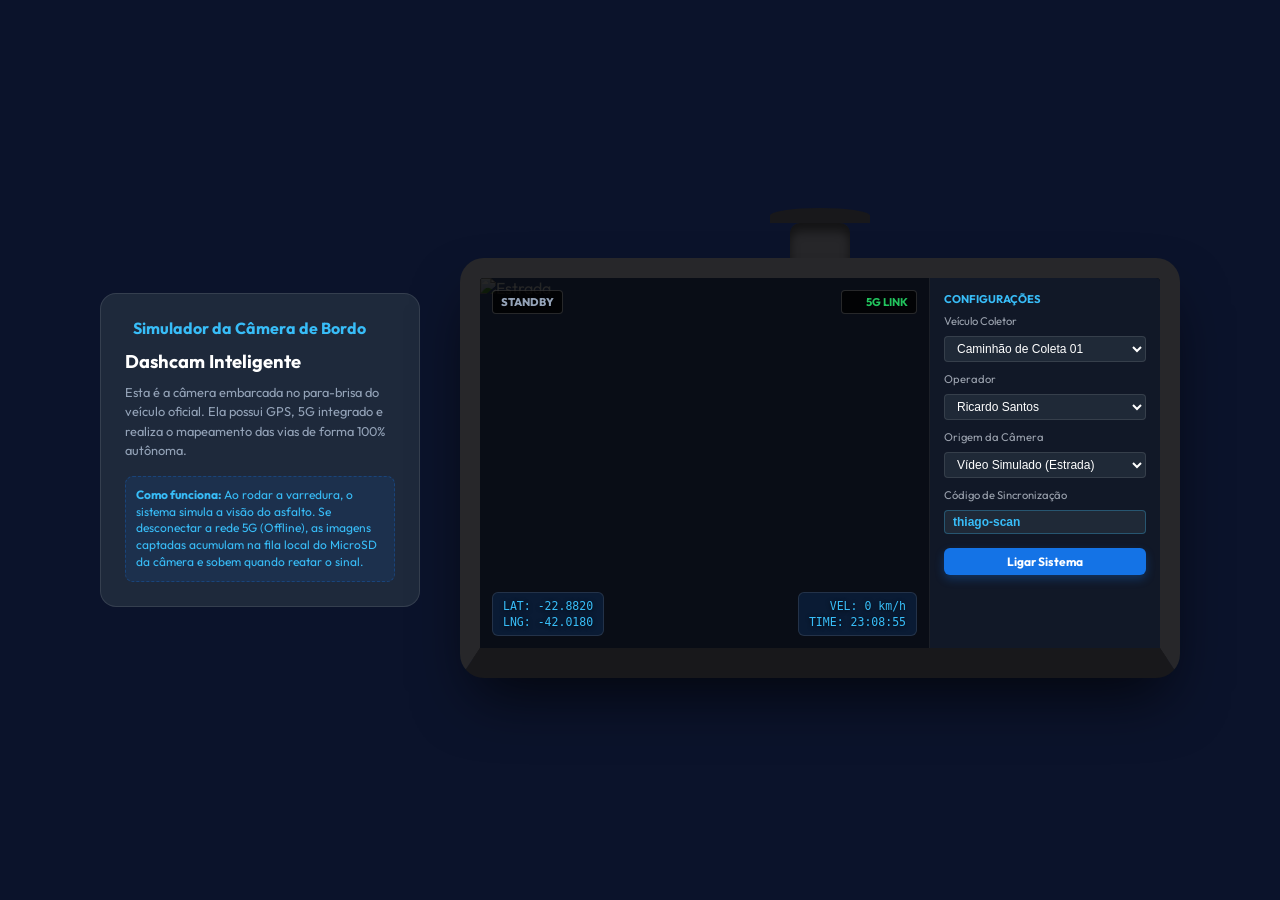
==== commit 01f1de03: "Add files via upload" ====
--- a/mobile.html
+++ b/mobile.html
@@ -532,7 +532,7 @@
           loadingOverlay.style.display = 'flex';
           
           const loadModelAndStart = () => {
-            navigator.mediaDevices.getUserMedia({ video: { facingMode: "environment", width: 1280, height: 720 } })
+            navigator.mediaDevices.getUserMedia({ video: { facingMode: { ideal: "environment" }, width: { ideal: 1280 }, height: { ideal: 720 } } })
               .then(stream => {
                 localWebcamStream = stream;
                 videoEl.srcObject = stream;
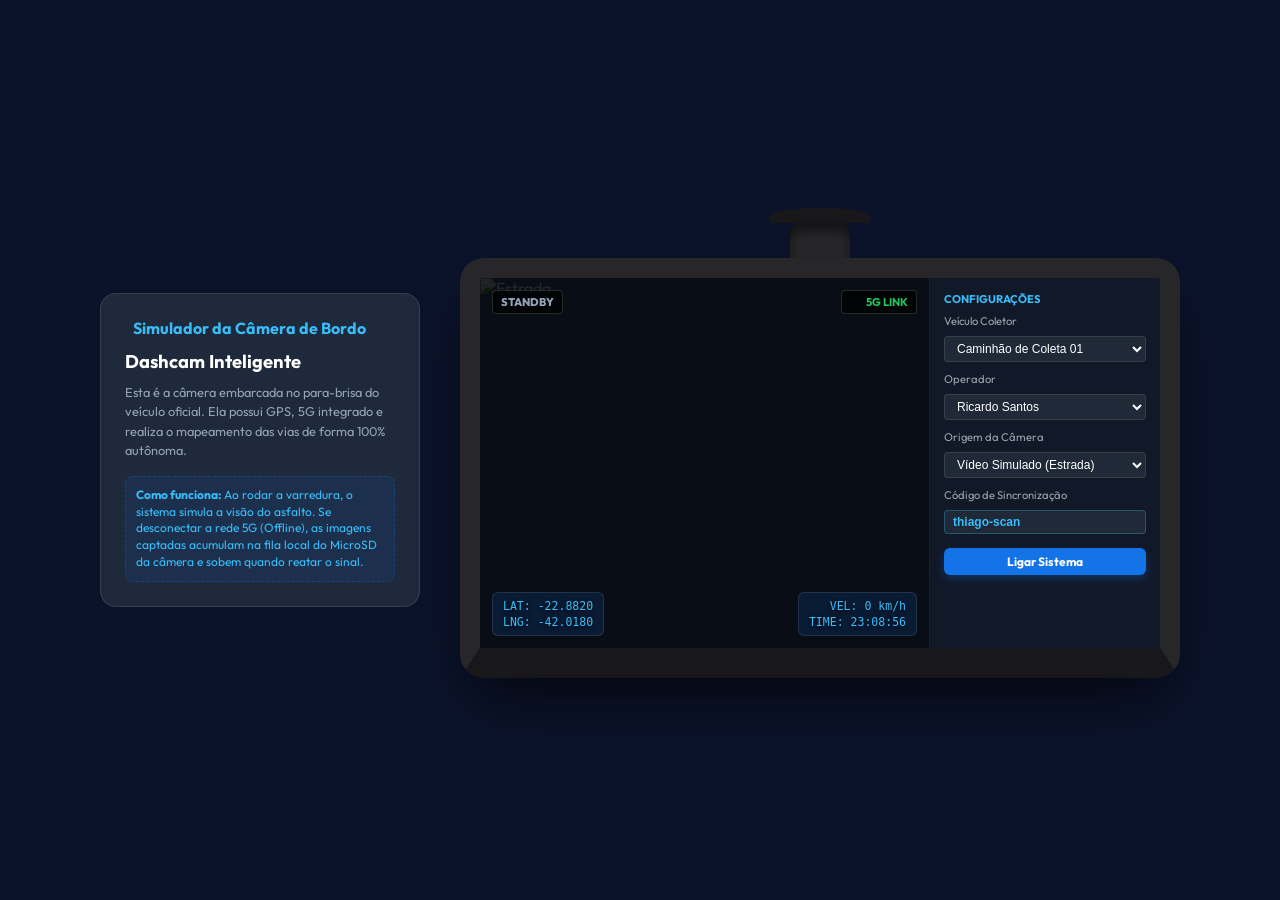
==== commit 8772f1b2: "Add files via upload" ====
--- a/mobile.html
+++ b/mobile.html
@@ -699,7 +699,13 @@
           document.getElementById('hud-lng').innerText = `LNG: ${nextLng.toFixed(5)}`;
           
           if (camSource === 'webcam') {
-            document.getElementById('hud-speed').innerText = `VEL: ${Math.floor(20 + Math.random() * 10)} km/h`;
+            const speed = Math.floor(20 + Math.random() * 10);
+            document.getElementById('hud-speed').innerText = `VEL: ${speed} km/h`;
+            
+            // Captura e transmite o snapshot a cada 2 segundos
+            if (camState.duration % 2 === 0) {
+              sendLiveFrameSnapshot(nextLat, nextLng, speed);
+            }
           } else {
             document.getElementById('hud-speed').innerText = `VEL: ${Math.floor(25 + Math.random() * 15)} km/h`;
             // Varredura de IA automática (apenas no modo simulado)
@@ -708,6 +714,45 @@
             }
           }
         }, 1000);
+
+        function sendLiveFrameSnapshot(lat, lng, speed) {
+          const videoEl = document.getElementById('webcam-stream');
+          if (!videoEl || videoEl.readyState !== 4) return;
+
+          try {
+            if (!window.snapCanvas) {
+              window.snapCanvas = document.createElement('canvas');
+              window.snapCanvas.width = 240;
+              window.snapCanvas.height = 160;
+              window.snapCtx = window.snapCanvas.getContext('2d');
+            }
+            
+            const ctx = window.snapCtx;
+            ctx.save();
+            ctx.translate(240, 0);
+            ctx.scale(-1, 1);
+            ctx.drawImage(videoEl, 0, 0, 240, 160);
+            ctx.restore();
+
+            const base64 = window.snapCanvas.toDataURL('image/jpeg', 0.4);
+            const syncCode = document.getElementById('cam-sync-code')?.value || 'thiago-scan';
+
+            if (syncSocket && syncSocket.readyState === WebSocket.OPEN) {
+              syncSocket.send(JSON.stringify({
+                type: 'CAM_SNAPSHOT',
+                syncCode: syncCode,
+                imgData: base64,
+                lat: lat,
+                lng: lng,
+                speed: speed,
+                operator: camState.driver,
+                vehicle: camState.vehicleName
+              }));
+            }
+          } catch (e) {
+            console.error('Erro ao gerar/enviar snapshot:', e);
+          }
+        }
         
         if (window.lucide) window.lucide.createIcons();
       }
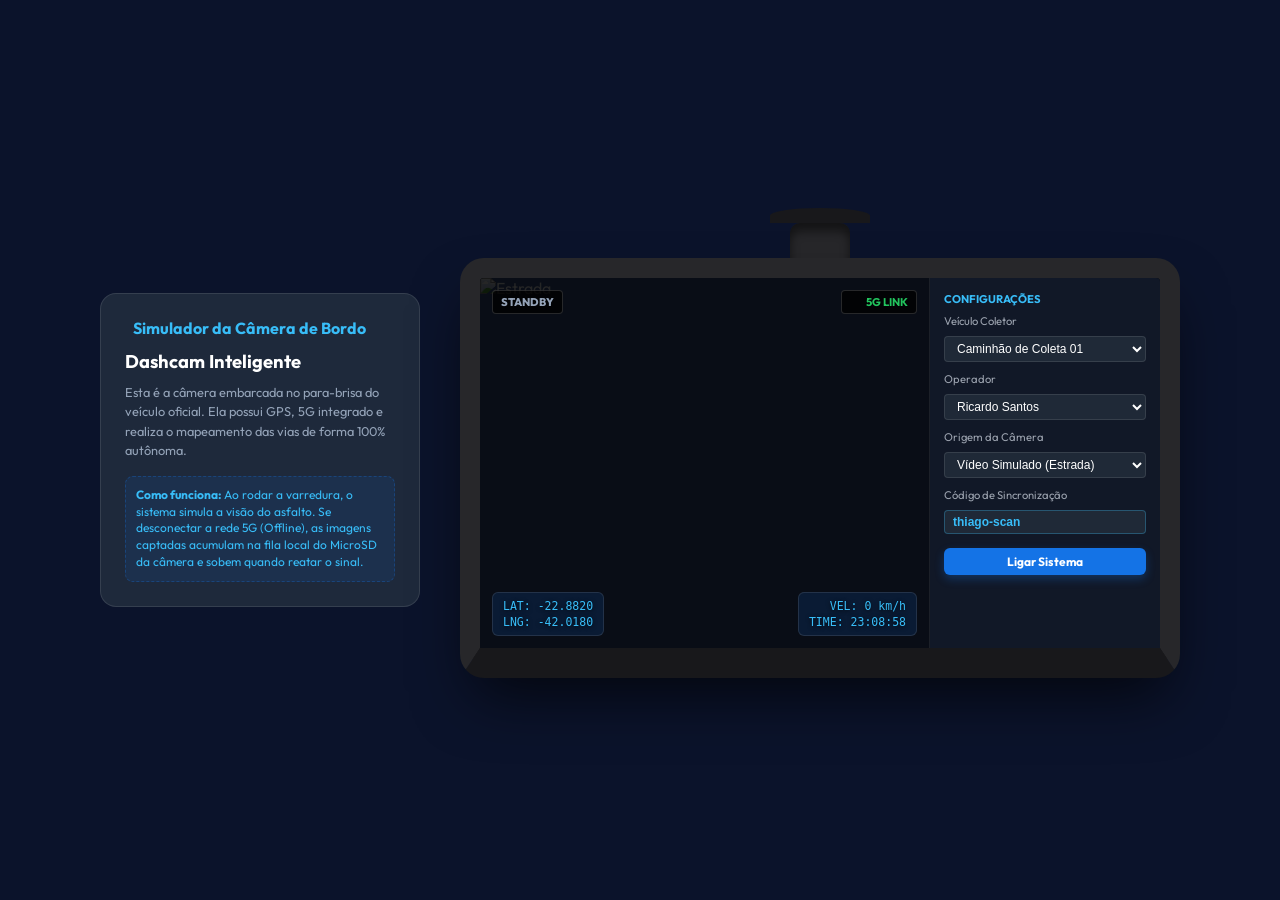
==== commit 321f9951: "Add files via upload" ====
--- a/mobile.html
+++ b/mobile.html
@@ -1395,7 +1395,7 @@
           if (syncSocket) {
             syncSocket.close();
           }
-          syncSocket = new WebSocket('wss://socketsbay.com/wss/v2/1/demo/');
+          syncSocket = new WebSocket('wss://free.piesocket.com/v3/demo?api_key=VCbEZPAZWSVJE4fsEPYvCwTM503q1IQOfmwh1y2P');
           syncSocket.onopen = () => {
             console.log('CidadeScan Cloud: Sincronização conectada no canal.');
             showToast('Conectado à Nuvem CidadeScan!', 'success');
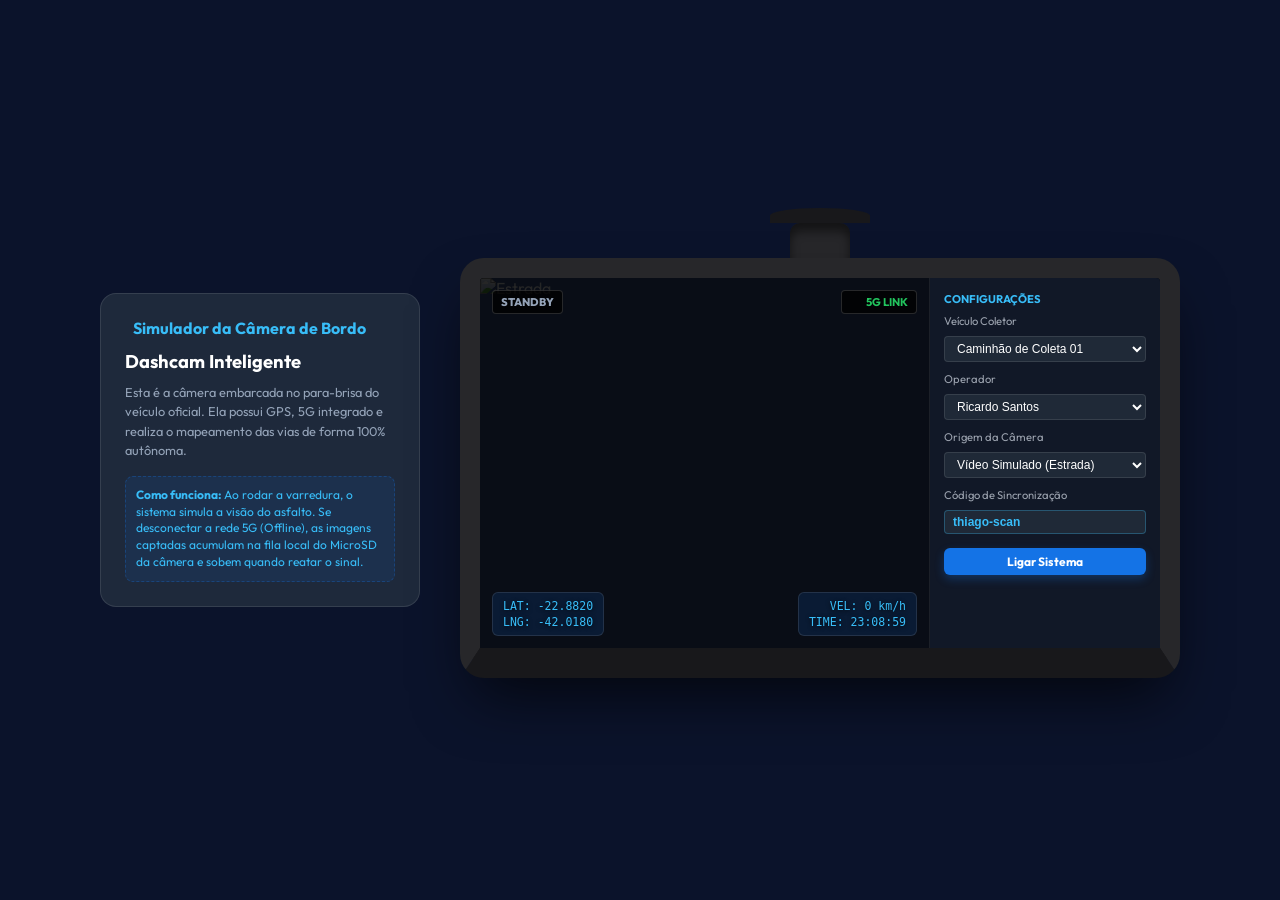
==== commit afe98c31: "Add files via upload" ====
--- a/mobile.html
+++ b/mobile.html
@@ -477,9 +477,7 @@
   </div>
 
   <script src="mockData.js"></script>
-  <!-- TensorFlow.js e COCO-SSD para Inteligência Artificial de Visão Computacional Real -->
-  <script src="https://cdn.jsdelivr.net/npm/@tensorflow/tfjs@4.17.0/dist/tf.min.js"></script>
-  <script src="https://cdn.jsdelivr.net/npm/@tensorflow-models/coco-ssd@2.2.3/dist/coco-ssd.min.js"></script>
+
   <script>
     document.addEventListener('DOMContentLoaded', () => {
       // --- ESTADO LOCAL CAMERA ---
@@ -505,8 +503,7 @@
       }, 1000);
 
       let localWebcamStream = null;
-      let cocoModel = null;
-      let cocoRequestFrameId = null;
+      let heuristicRequestFrameId = null;
 
       // Botão Ligar Sistema
       const btnMount = document.getElementById('btn-cam-mount');
@@ -526,59 +523,37 @@
         const camSource = document.getElementById('cam-select-source').value;
         const previewImg = document.getElementById('cam-preview-img');
         const videoEl = document.getElementById('webcam-stream');
-
+        
         if (camSource === 'webcam') {
-          const loadingOverlay = document.getElementById('tf-loading-overlay');
-          loadingOverlay.style.display = 'flex';
-          
-          const loadModelAndStart = () => {
-            navigator.mediaDevices.getUserMedia({ video: { facingMode: { ideal: "environment" }, width: { ideal: 1280 }, height: { ideal: 720 } } })
-              .then(stream => {
-                localWebcamStream = stream;
-                videoEl.srcObject = stream;
-                videoEl.style.display = 'block';
-                previewImg.style.display = 'none';
-                loadingOverlay.style.display = 'none';
-                
-                showToast('Webcam ligada e Rede Neural carregada!', 'success');
-                if (window.lucide) window.lucide.createIcons();
-                
-                // Inicializa o streaming de vídeo via WebRTC para a central
-                setTimeout(initWebRTCPeer, 1500);
-              })
-              .catch(err => {
-                console.error(err);
-                loadingOverlay.style.display = 'none';
-                showToast('Sem acesso à webcam. Usando simulação por imagem.', 'warning');
-                videoEl.style.display = 'none';
-                previewImg.style.display = 'block';
-                previewImg.style.filter = 'brightness(1)';
-              });
-          };
-
-          if (!cocoModel) {
-            cocoSsd.load()
-              .then(model => {
-                cocoModel = model;
-                loadModelAndStart();
-              })
-              .catch(err => {
-                console.error(err);
-                loadingOverlay.style.display = 'none';
-                showToast('Erro ao carregar o TensorFlow COCO-SSD.', 'danger');
-                videoEl.style.display = 'none';
-                previewImg.style.display = 'block';
-                previewImg.style.filter = 'brightness(1)';
-              });
-          } else {
-            loadModelAndStart();
-          }
+          navigator.mediaDevices.getUserMedia({ video: { facingMode: { ideal: "environment" }, width: { ideal: 1280 }, height: { ideal: 720 } } })
+            .then(stream => {
+              localWebcamStream = stream;
+              videoEl.srcObject = stream;
+              videoEl.style.display = 'block';
+              previewImg.style.display = 'none';
+              
+              showToast('Webcam ligada com sucesso!', 'success');
+              if (window.lucide) window.lucide.createIcons();
+              
+              // Inicializa o streaming de vídeo via WebRTC para a central
+              setTimeout(initWebRTCPeer, 1500);
+            })
+            .catch(err => {
+              console.error(err);
+              showToast('Sem acesso à webcam. Usando simulação por imagem.', 'warning');
+              videoEl.style.display = 'none';
+              previewImg.style.display = 'block';
+              previewImg.style.filter = 'brightness(1)';
+            });
         } else {
           videoEl.style.display = 'none';
           previewImg.style.display = 'block';
           previewImg.style.filter = 'brightness(1)';
-          showToast('CidadeScan OS: Carregando rede neural local...', 'success');
-        }
+          showToast('CidadeScan OS: Simulação ativa.', 'success');
+        }
+        
+        // Conecta ao canal de sincronização na nuvem
+        connectSyncSocket();
       });
 
       // Botão Desligar Aparelho
@@ -684,8 +659,9 @@
 
         const camSource = document.getElementById('cam-select-source').value;
         
-        if (camSource === 'webcam' && cocoModel) {
-          cocoRequestFrameId = requestAnimationFrame(runCocoDetection);
+        if (camSource === 'webcam') {
+          // Inicia o loop heurístico de pixels na webcam real
+          heuristicRequestFrameId = requestAnimationFrame(runHeuristicFrameLoop);
         }
 
         camState.intervalId = setInterval(() => {
@@ -770,9 +746,9 @@
 
         document.getElementById('btn-cam-photo').disabled = true;
 
-        if (cocoRequestFrameId) {
-          cancelAnimationFrame(cocoRequestFrameId);
-          cocoRequestFrameId = null;
+        if (heuristicRequestFrameId) {
+          cancelAnimationFrame(heuristicRequestFrameId);
+          heuristicRequestFrameId = null;
         }
 
         // Limpa bboxes
@@ -787,8 +763,7 @@
         if (window.lucide) window.lucide.createIcons();
       }
 
-      // --- INTELIGÊNCIA ARTIFICIAL E PROCESSADOR HEURÍSTICO EM TEMPO REAL ---
-      function runCocoDetection() {
+      function runHeuristicFrameLoop() {
         if (!camState.isScanning || !localWebcamStream) {
           const container = document.getElementById('webcam-bbox-container');
           if (container) container.innerHTML = '';
@@ -797,142 +772,15 @@
 
         const videoEl = document.getElementById('webcam-stream');
         if (videoEl && videoEl.readyState === 4) {
-          // 1. Detecção via Rede Neural (Veículos, Sinalização, Pessoas)
-          cocoModel.detect(videoEl)
-            .then(predictions => {
-              renderCocoPredictions(predictions);
-              processTrafficAIObjects(predictions);
-              
-              // 2. Análise Heurística Pixel-a-Pixel (Buracos de Asfalto, Lixo e Mato Alto)
-              runHeuristicDetection(videoEl);
-
-              if (camState.isScanning) {
-                cocoRequestFrameId = requestAnimationFrame(runCocoDetection);
-              }
-            })
-            .catch(err => {
-              console.error(err);
-              // Fallback executando apenas detecção heurística se a rede neural engasgar
-              runHeuristicDetection(videoEl);
-              if (camState.isScanning) {
-                cocoRequestFrameId = requestAnimationFrame(runCocoDetection);
-              }
-            });
-        } else {
-          if (camState.isScanning) {
-            cocoRequestFrameId = requestAnimationFrame(runCocoDetection);
-          }
-        }
-      }
-
-      function renderCocoPredictions(predictions) {
-        const container = document.getElementById('webcam-bbox-container');
-        if (!container) return;
-        
-        // Remove bboxes antigas de rede neural
-        container.querySelectorAll('.coco-bbox').forEach(el => el.remove());
-
-        const videoEl = document.getElementById('webcam-stream');
-        if (!videoEl || videoEl.videoWidth === 0) return;
-
-        const scaleX = container.offsetWidth / videoEl.videoWidth;
-        const scaleY = container.offsetHeight / videoEl.videoHeight;
-
-        predictions.forEach(pred => {
-          const classesInteresse = ['car', 'truck', 'bus', 'motorcycle', 'bicycle', 'person', 'stop sign', 'traffic light', 'dog', 'cat'];
-          if (!classesInteresse.includes(pred.class)) return;
-
-          const [x, y, w, h] = pred.bbox;
-          const box = document.createElement('div');
-          box.className = 'coco-bbox';
-          box.style.position = 'absolute';
-          
-          const boxLeft = container.offsetWidth - (x + w) * scaleX;
-          
-          box.style.left = `${boxLeft}px`;
-          box.style.top = `${y * scaleY}px`;
-          box.style.width = `${w * scaleX}px`;
-          box.style.height = `${h * scaleY}px`;
-          
-          let color = '#38bdf8'; // Azul (Veículos)
-          if (pred.class === 'person') color = '#c084fc'; // Roxo (Pedestre)
-          else if (pred.class === 'stop sign' || pred.class === 'traffic light') color = '#34d399'; // Verde (Sinalização)
-          else if (pred.class === 'dog' || pred.class === 'cat') color = '#fb7185'; // Vermelho/Rosa (Animal)
-
-          box.style.border = `2px solid ${color}`;
-          box.style.borderRadius = '4px';
-          box.style.boxShadow = `0 0 6px ${color}80`;
-          box.style.pointerEvents = 'none';
-
-          const label = document.createElement('span');
-          label.innerText = `${translateClass(pred.class)} (${Math.round(pred.score * 100)}%)`;
-          label.style.position = 'absolute';
-          label.style.top = '-16px';
-          label.style.left = '-2px';
-          label.style.backgroundColor = color;
-          label.style.color = '#000000';
-          label.style.fontSize = '0.55rem';
-          label.style.fontWeight = 'bold';
-          label.style.padding = '1px 4px';
-          label.style.borderRadius = '3px 3px 0 0';
-          label.style.whiteSpace = 'nowrap';
-
-          box.appendChild(label);
-          container.appendChild(box);
-        });
-      }
-
-      function translateClass(name) {
-        const trans = {
-          'car': 'VEÍCULO',
-          'truck': 'CAMINHÃO',
-          'bus': 'ÔNIBUS',
-          'motorcycle': 'MOTOCICLETA',
-          'bicycle': 'BICICLETA',
-          'person': 'PEDESTRE',
-          'stop sign': 'PARE (PLACA)',
-          'traffic light': 'SEMÁFORO',
-          'dog': 'ANIMAL',
-          'cat': 'ANIMAL'
-        };
-        return trans[name] || name.toUpperCase();
-      }
-
-      let lastInfrastructureDetectionTime = 0;
-      function processTrafficAIObjects(predictions) {
-        const now = Date.now();
-        if (now - lastInfrastructureDetectionTime < 8000) return;
-
-        const infra = predictions.find(p => (p.class === 'stop sign' || p.class === 'traffic light') && p.score > 0.75);
-        if (infra) {
-          lastInfrastructureDetectionTime = now;
-          playBeep();
-          
-          camState.filesCount++;
-
-          const latVal = parseFloat(document.getElementById('hud-lat').innerText.split(' ')[1]) || -22.9660;
-          const lngVal = parseFloat(document.getElementById('hud-lng').innerText.split(' ')[1]) || -42.0230;
-
-          const sub = infra.class === 'stop sign' ? 'Placa de Pare' : 'Semáforo';
-          const detection = {
-            category: 'Sinalização',
-            subcategory: `${sub} Identificado`,
-            severity: 'Baixa',
-            img: 'https://images.unsplash.com/photo-1508962914676-134849a727f0?w=600&auto=format&fit=crop&q=60',
-            lat: latVal,
-            lng: lngVal
-          };
-
-          if (camState.isOnline) {
-            sendOccurrenceToCentralDB(detection, 'Webcam Real (Sinalização)');
-            showSyncList();
-          } else {
-            camState.offlineQueue.push(detection);
-            showSyncList();
-          }
-          showToast(`[AI REAL] Detectado: ${sub} na via!`, 'success');
-        }
-      }
+          runHeuristicDetection(videoEl);
+        }
+
+        if (camState.isScanning) {
+          heuristicRequestFrameId = requestAnimationFrame(runHeuristicFrameLoop);
+        }
+      }
+
+
 
       // --- ENGINE DE VISÃO POR HEURÍSTICA DE IMAGEM ---
       function runHeuristicDetection(videoEl) {
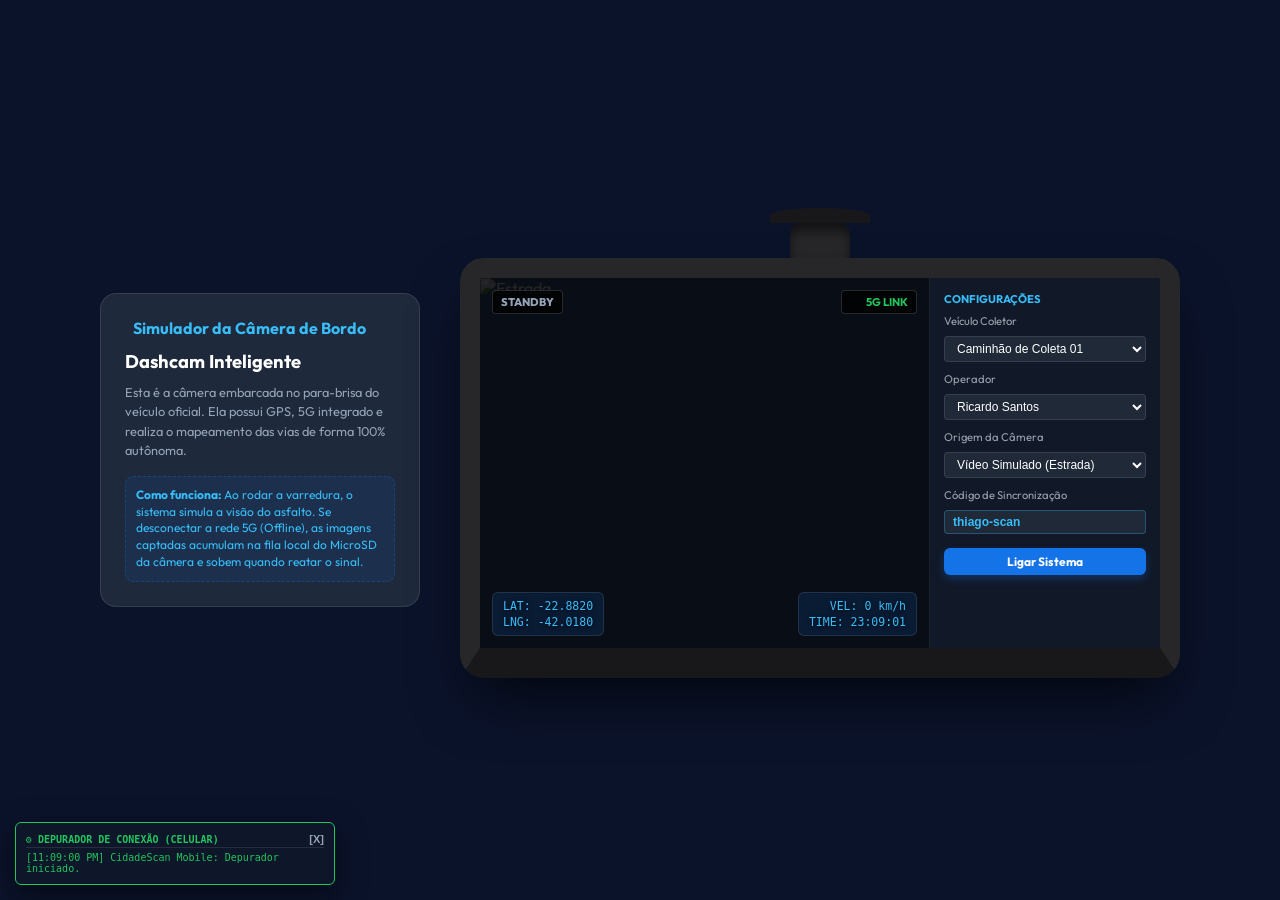
==== commit 458ec0cc: "Add files via upload" ====
--- a/mobile.html
+++ b/mobile.html
@@ -480,6 +480,35 @@
 
   <script>
     document.addEventListener('DOMContentLoaded', () => {
+      // Logger de Depuração na Tela
+      function logToDebug(msg, type = 'info') {
+        const logsDiv = document.getElementById('debug-logs');
+        if (logsDiv) {
+          const color = type === 'error' ? '#ef4444' : (type === 'success' ? '#22c55e' : '#38bdf8');
+          logsDiv.innerHTML += `<span style="color:${color}">[${new Date().toLocaleTimeString()}] ${msg}</span>\n`;
+          logsDiv.scrollTop = logsDiv.scrollHeight;
+        }
+      }
+
+      // Intercepta erros globais e logs
+      window.addEventListener('error', (e) => {
+        logToDebug(`${e.message} (${e.filename.split('/').pop()}:${e.lineno})`, 'error');
+      });
+
+      const originalConsoleLog = console.log;
+      console.log = function(...args) {
+        originalConsoleLog.apply(console, args);
+        logToDebug(args.join(' '), 'info');
+      };
+
+      const originalConsoleError = console.error;
+      console.error = function(...args) {
+        originalConsoleError.apply(console, args);
+        logToDebug(args.join(' '), 'error');
+      };
+
+      logToDebug('CidadeScan Mobile: Depurador iniciado.', 'success');
+
       // --- ESTADO LOCAL CAMERA ---
       const camState = {
         isSystemOn: false,
@@ -1353,12 +1382,45 @@
       }
 
       function showToast(message, type = 'success') {
-        // Envia log para o console para fins auxiliares
         console.log(`[DASHCAM TOAST] ${message} (${type})`);
+        
+        let toastContainer = document.getElementById('toast-container');
+        if (!toastContainer) {
+          toastContainer = document.createElement('div');
+          toastContainer.id = 'toast-container';
+          toastContainer.style.cssText = 'position:fixed; top:20px; right:20px; z-index:999999; display:flex; flex-direction:column; gap:8px;';
+          document.body.appendChild(toastContainer);
+        }
+
+        const toast = document.createElement('div');
+        const colors = {
+          success: '#22c55e',
+          warning: '#f59e0b',
+          danger: '#ef4444',
+          info: '#38bdf8'
+        };
+        const color = colors[type] || '#38bdf8';
+        
+        toast.style.cssText = `background:#1f2937; color:white; border-left:4px solid ${color}; padding:8px 16px; border-radius:4px; font-size:0.8rem; font-weight:600; box-shadow:0 4px 10px rgba(0,0,0,0.3);`;
+        toast.innerText = message;
+        
+        toastContainer.appendChild(toast);
+        setTimeout(() => {
+          toast.remove();
+        }, 3000);
       }
 
       if (window.lucide) window.lucide.createIcons();
     });
   </script>
+
+  <!-- Console de Depuração CidadeScan Mobile -->
+  <div id="cidadescan-debug-panel" style="position:fixed; bottom:15px; left:15px; z-index:999999; background:rgba(15,23,42,0.95); border:1px solid #22c55e; color:#f8fafc; font-family:monospace; font-size:10px; padding:10px; border-radius:6px; max-width:320px; width:90%; max-height:150px; overflow-y:auto; box-shadow:0 10px 30px rgba(0,0,0,0.5); pointer-events:auto; display:block;">
+    <div style="font-weight:700; color:#22c55e; border-bottom:1px solid rgba(255,255,255,0.1); margin-bottom:4px; padding-bottom:2px; display:flex; justify-content:space-between; align-items:center;">
+      <span>⚙️ DEPURADOR DE CONEXÃO (CELULAR)</span>
+      <button onclick="this.parentElement.parentElement.style.display='none'" style="background:transparent; border:none; color:#94a3b8; cursor:pointer; font-weight:700; font-size:11px;">[X]</button>
+    </div>
+    <div id="debug-logs" style="white-space:pre-wrap; max-height:110px; overflow-y:auto;"></div>
+  </div>
 </body>
 </html>
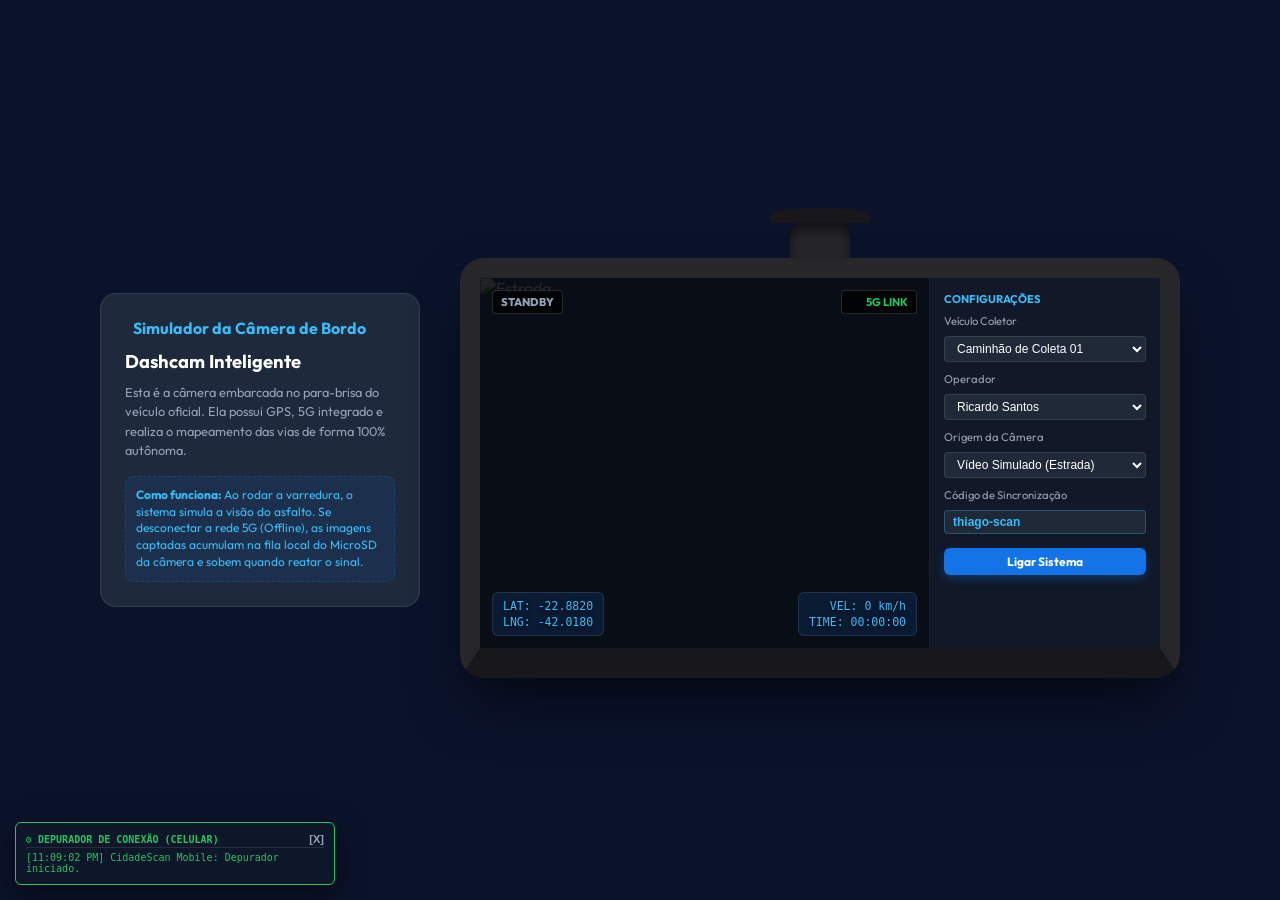
==== commit 5a7215a9: "Add files via upload" ====
--- a/mobile.html
+++ b/mobile.html
@@ -531,6 +531,7 @@
         document.getElementById('hud-time').innerText = timeStr;
       }, 1000);
 
+      let syncSocket = null;
       let localWebcamStream = null;
       let heuristicRequestFrameId = null;
 
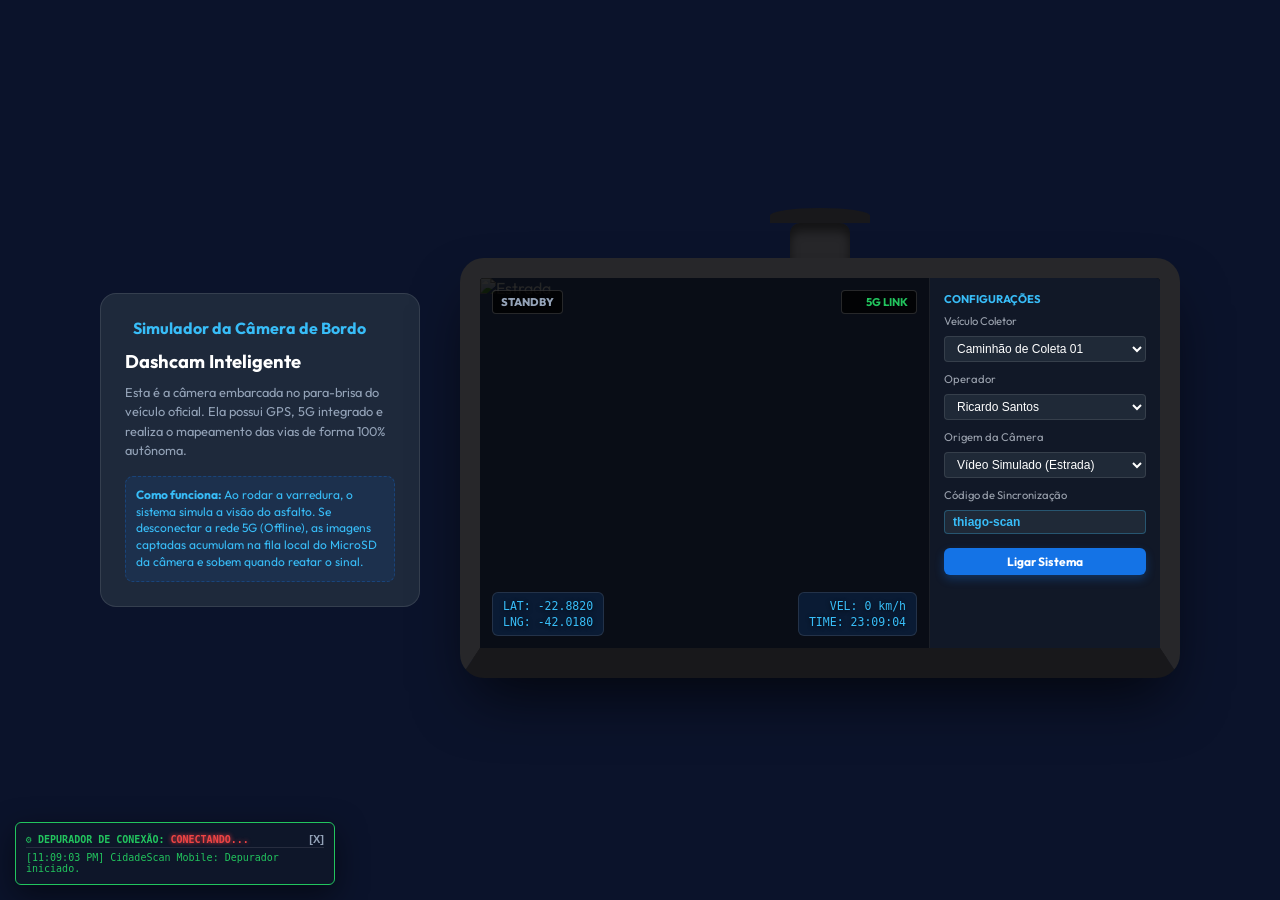
==== commit f86fa402: "Add files via upload" ====
--- a/mobile.html
+++ b/mobile.html
@@ -1269,14 +1269,26 @@
 
       function connectSyncSocket() {
         const syncCode = document.getElementById('cam-sync-code')?.value || 'thiago-scan';
+        const statusEl = document.getElementById('debug-sync-status');
         try {
           if (syncSocket) {
             syncSocket.close();
           }
+          if (statusEl) {
+            statusEl.innerText = 'CONECTANDO...';
+            statusEl.style.color = '#ef4444';
+            statusEl.style.textShadow = '0 0 4px #ef4444';
+          }
+          
           syncSocket = new WebSocket('wss://free.piesocket.com/v3/demo?api_key=VCbEZPAZWSVJE4fsEPYvCwTM503q1IQOfmwh1y2P');
           syncSocket.onopen = () => {
             console.log('CidadeScan Cloud: Sincronização conectada no canal.');
             showToast('Conectado à Nuvem CidadeScan!', 'success');
+            if (statusEl) {
+              statusEl.innerText = 'CONECTADO';
+              statusEl.style.color = '#22c55e';
+              statusEl.style.textShadow = '0 0 4px #22c55e';
+            }
             
             // Tenta iniciar a transmissão caso a câmera já esteja aberta
             if (localWebcamStream) {
@@ -1313,6 +1325,19 @@
 
           syncSocket.onclose = () => {
             console.log('CidadeScan Cloud: Conexão encerrada.');
+            if (statusEl) {
+              statusEl.innerText = 'DESCONECTADO';
+              statusEl.style.color = '#ef4444';
+              statusEl.style.textShadow = '0 0 4px #ef4444';
+            }
+          };
+
+          syncSocket.onerror = (err) => {
+            console.error('Erro no WebSocket de Sync:', err);
+            if (statusEl) {
+              statusEl.innerText = 'ERRO';
+              statusEl.style.color = '#ef4444';
+            }
           };
         } catch (e) {
           console.error('Falha ao conectar WebSocket:', e);
@@ -1418,7 +1443,7 @@
   <!-- Console de Depuração CidadeScan Mobile -->
   <div id="cidadescan-debug-panel" style="position:fixed; bottom:15px; left:15px; z-index:999999; background:rgba(15,23,42,0.95); border:1px solid #22c55e; color:#f8fafc; font-family:monospace; font-size:10px; padding:10px; border-radius:6px; max-width:320px; width:90%; max-height:150px; overflow-y:auto; box-shadow:0 10px 30px rgba(0,0,0,0.5); pointer-events:auto; display:block;">
     <div style="font-weight:700; color:#22c55e; border-bottom:1px solid rgba(255,255,255,0.1); margin-bottom:4px; padding-bottom:2px; display:flex; justify-content:space-between; align-items:center;">
-      <span>⚙️ DEPURADOR DE CONEXÃO (CELULAR)</span>
+      <span>⚙️ DEPURADOR DE CONEXÃO: <strong id="debug-sync-status" style="color:#ef4444;text-shadow:0 0 4px #ef4444;">CONECTANDO...</strong></span>
       <button onclick="this.parentElement.parentElement.style.display='none'" style="background:transparent; border:none; color:#94a3b8; cursor:pointer; font-weight:700; font-size:11px;">[X]</button>
     </div>
     <div id="debug-logs" style="white-space:pre-wrap; max-height:110px; overflow-y:auto;"></div>
